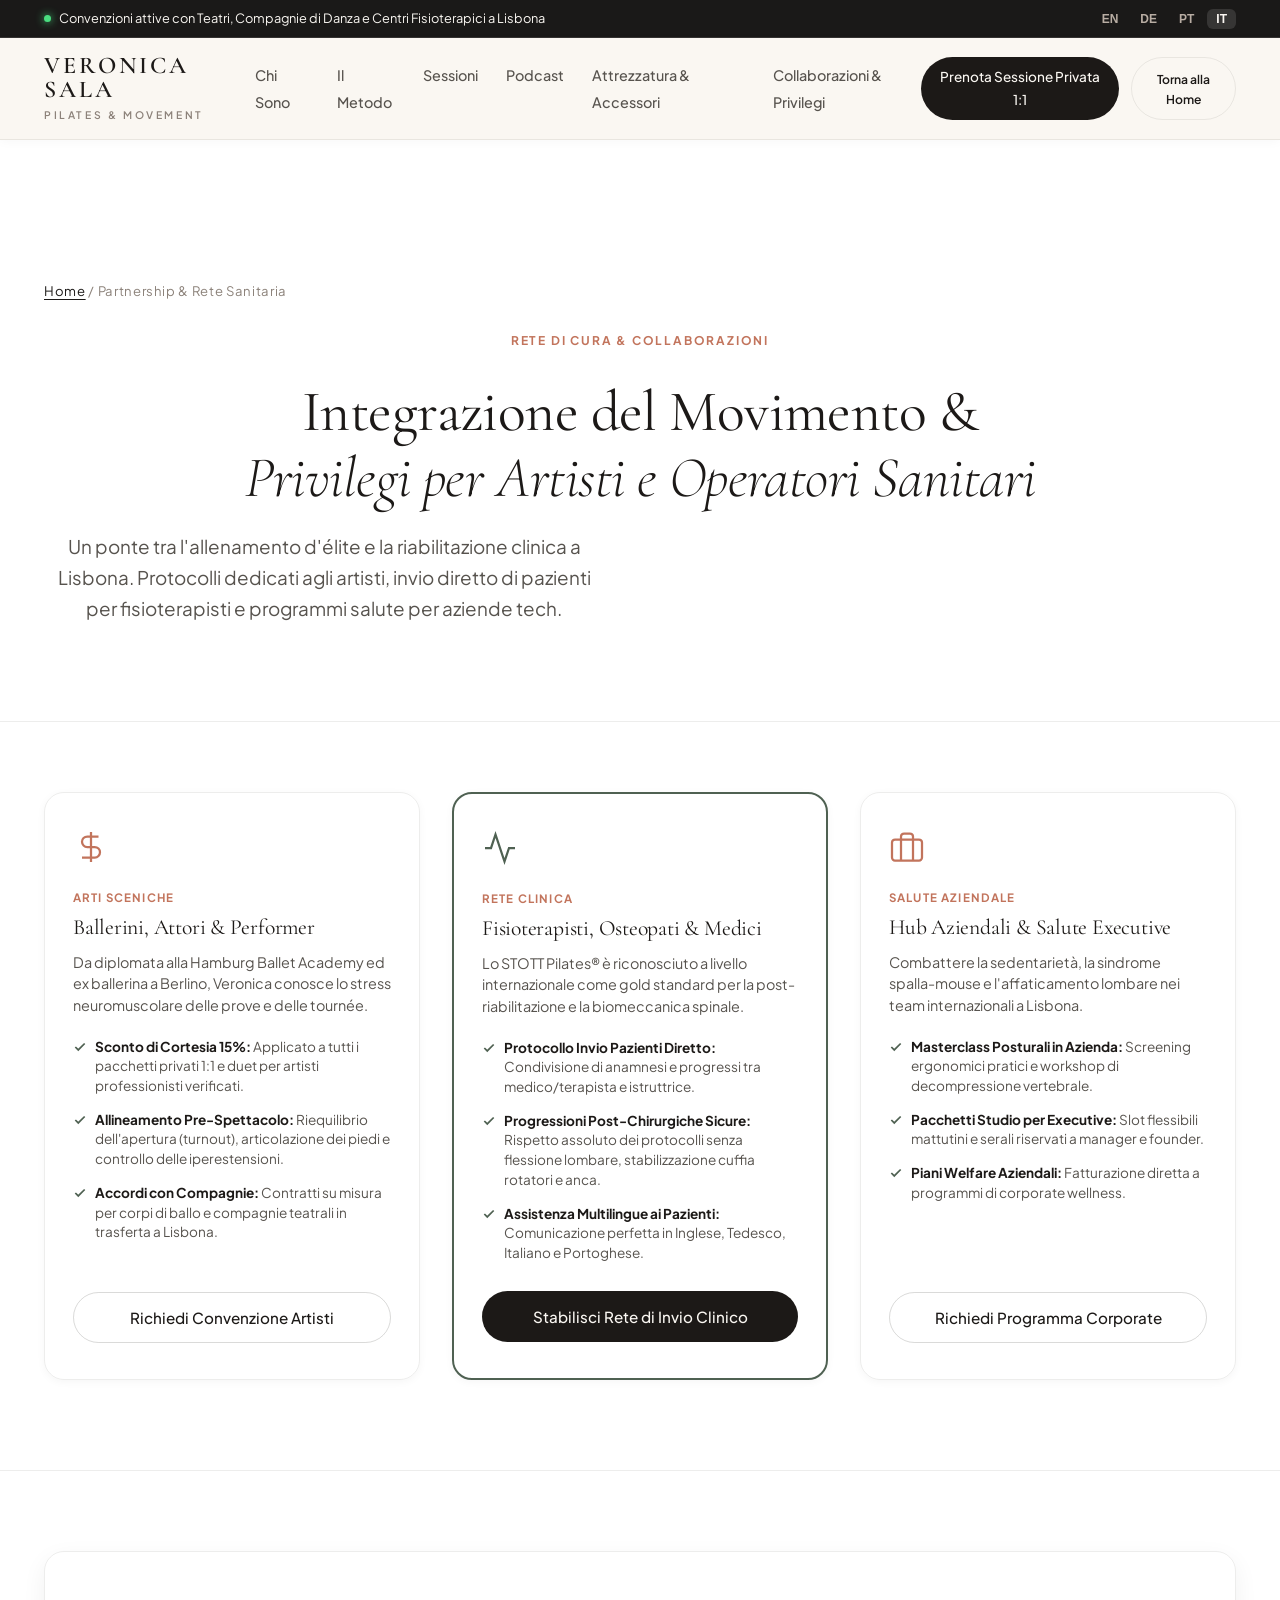
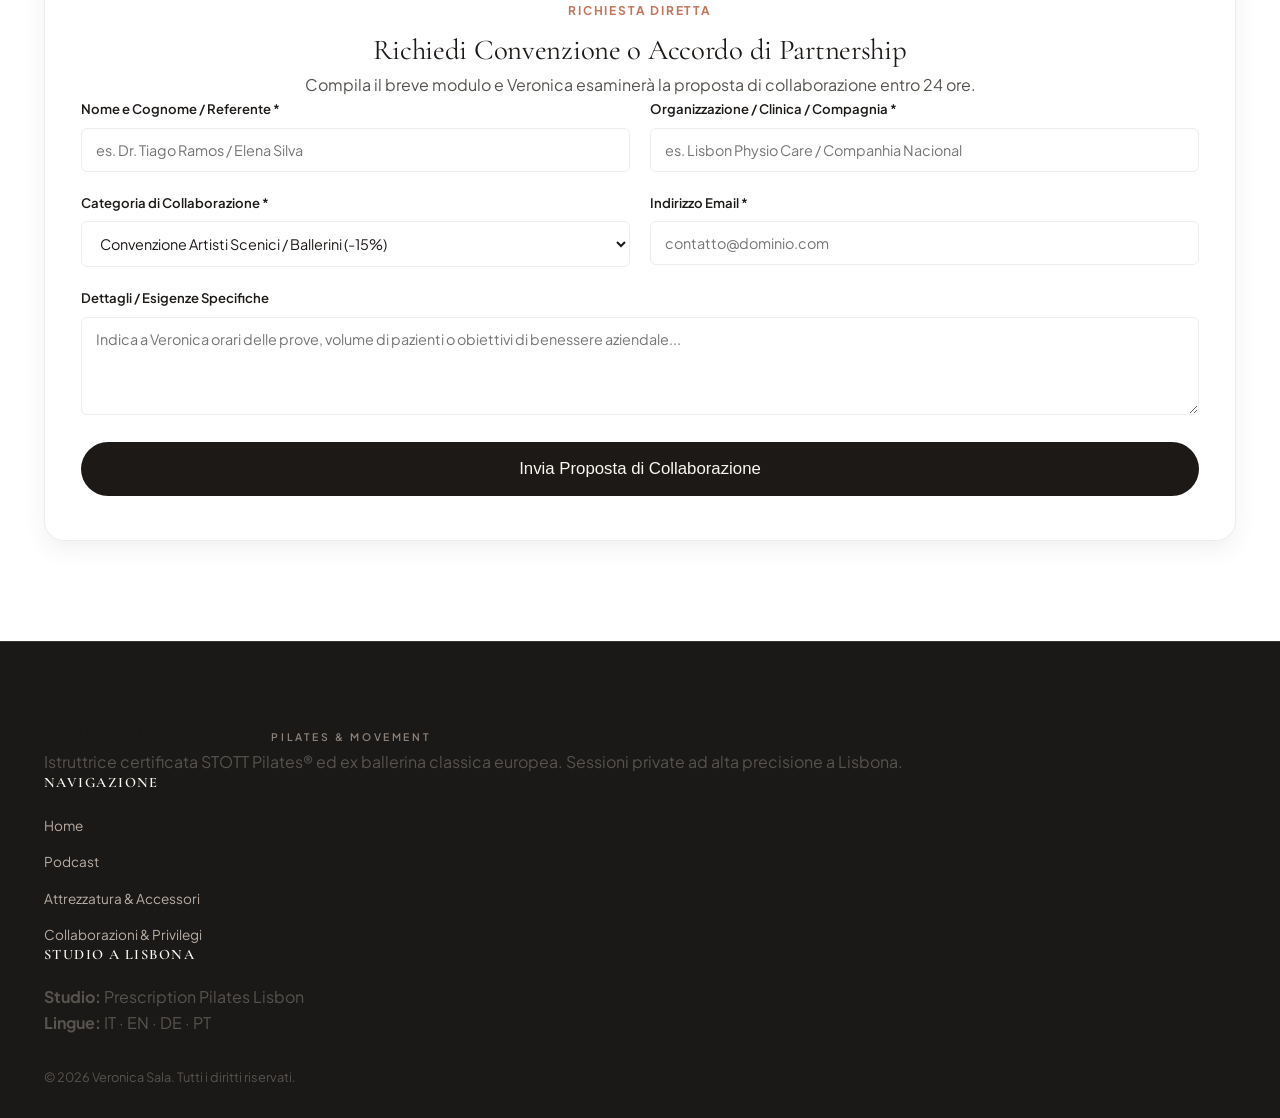
==== collaborazioni.html @ 2405e132 "Aggiunte foto editoriali luxury allo shop, integrato badge verde pulito senza sbavature, tradotte in" ====
<!DOCTYPE html>
<html lang="en">
<head>
  <meta charset="UTF-8">
  <meta name="viewport" content="width=device-width, initial-scale=1.0">
  <title>Partnerships, Clinical Referrals & Artistic Privileges | Veronica Sala — Lisbon</title>
  <meta name="description" content="Dedicated partnerships, dancer concessions, and medical referral networks with STOTT Pilates certified instructor Veronica Sala in Lisbon.">
  
  <link rel="preconnect" href="https://fonts.googleapis.com">
  <link rel="preconnect" href="https://fonts.gstatic.com" crossorigin>
  <link href="https://fonts.googleapis.com/css2?family=Cormorant+Garamond:ital,wght@0,300;0,400;0,600;1,400;1,600&family=Plus+Jakarta+Sans:wght@300;400;500;600;700&display=swap" rel="stylesheet">
  
  <link rel="stylesheet" href="style.css?v=9.0">
</head>
<body class="subpage-body">

  <!-- TOP BAR -->
  <aside class="announcement-bar">
    <div class="container announcement-inner">
      <div class="announcement-badge">
        <span class="pulse-dot"></span>
        <span data-i18n="collab_announcement">Active Partnerships with Lisbon Theatres, Dance Companies & Medical Clinics</span>
      </div>
      <div class="lang-switcher" aria-label="Language selector">
        <button class="lang-btn" data-lang="en">EN</button>
        <button class="lang-btn" data-lang="de">DE</button>
        <button class="lang-btn" data-lang="pt">PT</button>
        <button class="lang-btn" data-lang="it">IT</button>
      </div>
    </div>
  </aside>

  <!-- NAVIGATION -->
  <header class="site-header" id="header">
    <div class="container header-inner">
      <a href="index.html" class="brand-logo">
        <span class="logo-title">VERONICA SALA</span>
        <span class="logo-subtitle">PILATES & MOVEMENT</span>
      </a>

      <nav class="main-nav">
        <ul>
          <li><a href="index.html#about" data-i18n="nav_about">About</a></li>
          <li><a href="index.html#method" data-i18n="nav_method">The Method</a></li>
          <li><a href="index.html#sessions" data-i18n="nav_services">Sessions</a></li>
          <li><a href="podcast.html" data-i18n="nav_podcast">Podcast</a></li>
          <li><a href="shop.html" data-i18n="nav_shop">Gear & Essentials</a></li>
          <li><a href="collaborazioni.html" class="active" data-i18n="nav_collab">Partnerships</a></li>
        </ul>
      </nav>

      <div class="header-actions">
        <a href="index.html#booking-funnel" class="btn btn-sm btn-primary" data-i18n="hero_cta_primary">Book Session</a>
        <a href="index.html" class="btn btn-sm btn-outline back-home-nav-btn" data-i18n="btn_back_home">
          <svg width="14" height="14" viewBox="0 0 24 24" fill="none" stroke="currentColor" stroke-width="2" style="display:inline; vertical-align:middle; margin-right:4px;"><polyline points="15 18 9 12 15 6"/></svg>
          <span data-i18n="back_to_home">Back to Home</span>
        </a>
      </div>
    </div>
  </header>

  <main>
    <!-- COLLABORATION HERO -->
    <section class="page-hero">
      <div class="container">
        <div class="hero-breadcrumb">
          <a href="index.html" data-i18n="crumb_home">Home</a> / <span data-i18n="crumb_collab">Partnerships & Clinical Referrals</span>
        </div>
        <div class="text-center max-w-750">
          <span class="section-tag" data-i18n="collab_hero_tag">CARE & COLLABORATION NETWORK</span>
          <h1 class="page-title">
            <span data-i18n="collab_hero_title_1">Movement Integration &</span><br>
            <span class="italic-serif" data-i18n="collab_hero_title_2">Artistic & Healthcare Privileges</span>
          </h1>
          <p class="hero-lead" data-i18n="collab_hero_lead">
            Bridging elite stage conditioning with clinical rehabilitation in Lisbon. Dedicated protocols for performing artists, direct medical referral bridges for physiotherapists, and executive corporate health agreements.
          </p>
        </div>
      </div>
    </section>

    <!-- 3 PILLARS OF COLLABORATION -->
    <section class="collab-pillars-section">
      <div class="container">
        <div class="pillars-grid">
          
          <!-- Pillar 1: Performing Artists & Dancers -->
          <div class="pillar-card">
            <div class="pillar-icon">
              <svg width="36" height="36" viewBox="0 0 24 24" fill="none" stroke="var(--accent-terra)" stroke-width="1.5"><path d="M12 2v20M17 5H9.5a3.5 3.5 0 0 0 0 7h5a3.5 3.5 0 0 1 0 7H6"/></svg>
            </div>
            <div class="pillar-badge" data-i18n="pil1_badge">Performing Arts</div>
            <h3 class="pillar-title" data-i18n="pil1_title">Dancers, Actors & Stage Performers</h3>
            <p class="pillar-lead" data-i18n="pil1_lead">As a graduate of Hamburg Ballet Academy and former Berlin dancer, Veronica understands the intense neurological and physical demands of touring and rehearsals.</p>
            
            <ul class="pillar-list">
              <li><svg width="14" height="14" viewBox="0 0 24 24" fill="none" stroke="var(--accent-sage-dark)" stroke-width="3"><polyline points="20 6 9 17 4 12"/></svg><span data-i18n="pil1_f1"><strong>15% Courtesy Concession:</strong> Applied to all private 1:1 and duet studio packages for verified artists.</span></li>
              <li><svg width="14" height="14" viewBox="0 0 24 24" fill="none" stroke="var(--accent-sage-dark)" stroke-width="3"><polyline points="20 6 9 17 4 12"/></svg><span data-i18n="pil1_f2"><strong>Pre-Show Alignment & Stamina:</strong> Acute turnout balancing, foot articulation, and hyperextension joint control.</span></li>
              <li><svg width="14" height="14" viewBox="0 0 24 24" fill="none" stroke="var(--accent-sage-dark)" stroke-width="3"><polyline points="20 6 9 17 4 12"/></svg><span data-i18n="pil1_f3"><strong>Company Agreements:</strong> Tailored contracts for Lisbon dance ensembles and visiting theatre productions.</span></li>
            </ul>

            <div class="pillar-cta">
              <a href="#inquiry-form" class="btn btn-outline btn-block" data-i18n="btn_apply_artist">Apply for Artist Privilege</a>
            </div>
          </div>

          <!-- Pillar 2: Medical, Physiotherapy & Osteopathy -->
          <div class="pillar-card highlighted-pillar">
            <div class="pillar-icon">
              <svg width="36" height="36" viewBox="0 0 24 24" fill="none" stroke="var(--accent-sage-dark)" stroke-width="1.5"><path d="M22 12h-4l-3 9L9 3l-3 9H2"/></svg>
            </div>
            <div class="pillar-badge" data-i18n="pil2_badge">Clinical Network</div>
            <h3 class="pillar-title" data-i18n="pil2_title">Physiotherapists, Osteopaths & MDs</h3>
            <p class="pillar-lead" data-i18n="pil2_lead">STOTT Pilates® is recognized worldwide as the gold standard for clinical post-rehabilitation and spinal biomechanics.</p>
            
            <ul class="pillar-list">
              <li><svg width="14" height="14" viewBox="0 0 24 24" fill="none" stroke="var(--accent-sage-dark)" stroke-width="3"><polyline points="20 6 9 17 4 12"/></svg><span data-i18n="pil2_f1"><strong>Direct Patient Referral Protocol:</strong> Shared anamnesis reports and progress logs between clinician and trainer.</span></li>
              <li><svg width="14" height="14" viewBox="0 0 24 24" fill="none" stroke="var(--accent-sage-dark)" stroke-width="3"><polyline points="20 6 9 17 4 12"/></svg><span data-i18n="pil2_f2"><strong>Post-Surgical Safe Progressions:</strong> Strict adherence to non-flexion lumbar protocols, shoulder cuff stability, and hip impingement management.</span></li>
              <li><svg width="14" height="14" viewBox="0 0 24 24" fill="none" stroke="var(--accent-sage-dark)" stroke-width="3"><polyline points="20 6 9 17 4 12"/></svg><span data-i18n="pil2_f3"><strong>Multilingual Patient Care:</strong> Flawless communication in English, German, Italian, and Portuguese.</span></li>
            </ul>

            <div class="pillar-cta">
              <a href="#inquiry-form" class="btn btn-primary btn-block" data-i18n="btn_apply_clinical">Establish Clinical Referral</a>
            </div>
          </div>

          <!-- Pillar 3: Corporate & Tech Hubs -->
          <div class="pillar-card">
            <div class="pillar-icon">
              <svg width="36" height="36" viewBox="0 0 24 24" fill="none" stroke="var(--accent-terra)" stroke-width="1.5"><rect x="2" y="7" width="20" height="14" rx="2" ry="2"/><path d="M16 21V5a2 2 0 0 0-2-2h-4a2 2 0 0 0-2 2v16"/></svg>
            </div>
            <div class="pillar-badge" data-i18n="pil3_badge">Executive Health</div>
            <h3 class="pillar-title" data-i18n="pil3_title">Corporate Hubs & Executive Health</h3>
            <p class="pillar-lead" data-i18n="pil3_lead">Combatting sedentary desk strain, mouse-shoulder syndrome, and chronic lumbar fatigue for international tech teams in Lisbon.</p>
            
            <ul class="pillar-list">
              <li><svg width="14" height="14" viewBox="0 0 24 24" fill="none" stroke="var(--accent-sage-dark)" stroke-width="3"><polyline points="20 6 9 17 4 12"/></svg><span data-i18n="pil3_f1"><strong>On-Site Posture Masterclasses:</strong> Practical ergonomic screenings and spinal decompression workshops.</span></li>
              <li><svg width="14" height="14" viewBox="0 0 24 24" fill="none" stroke="var(--accent-sage-dark)" stroke-width="3"><polyline points="20 6 9 17 4 12"/></svg><span data-i18n="pil3_f2"><strong>Executive Studio Packages:</strong> Flexible morning and evening private booking slots for founders and leadership teams.</span></li>
              <li><svg width="14" height="14" viewBox="0 0 24 24" fill="none" stroke="var(--accent-sage-dark)" stroke-width="3"><polyline points="20 6 9 17 4 12"/></svg><span data-i18n="pil3_f3"><strong>Custom Health Benefit Agreements:</strong> Invoiced directly to corporate wellness programs.</span></li>
            </ul>

            <div class="pillar-cta">
              <a href="#inquiry-form" class="btn btn-outline btn-block" data-i18n="btn_apply_corp">Inquire Corporate Program</a>
            </div>
          </div>

        </div>
      </div>
    </section>

    <!-- INQUIRY FORM SECTION -->
    <section class="partnership-form-section" id="inquiry-form">
      <div class="container max-w-750">
        <div class="form-card-luxury">
          <div class="text-center mb-30">
            <span class="section-tag" data-i18n="form_tag">DIRECT INQUIRY</span>
            <h2 class="form-title" data-i18n="form_title">Request Partnership or Privilege Concession</h2>
            <p class="form-lead" data-i18n="form_lead">Fill out the brief form below and Veronica will review your agreement proposal within 24 hours.</p>
          </div>

          <form id="collabForm" class="luxury-form">
            <div class="form-row">
              <div class="form-group">
                <label for="collabName" data-i18n="lbl_form_name">Full Name / Contact Person *</label>
                <input type="text" id="collabName" required placeholder="e.g. Dr. Tiago Ramos / Elena Silva" data-i18n-ph="ph_form_name">
              </div>
              <div class="form-group">
                <label for="collabOrg" data-i18n="lbl_form_org">Organization / Clinic / Ensemble *</label>
                <input type="text" id="collabOrg" required placeholder="e.g. Lisbon Physio Care / Companhia Nacional" data-i18n-ph="ph_form_org">
              </div>
            </div>

            <div class="form-row">
              <div class="form-group">
                <label for="collabType" data-i18n="lbl_form_type">Partnership Category *</label>
                <select id="collabType" required>
                  <option value="dancer" data-i18n="opt_type_dancer">Performing Artist / Dancer Privilege (-15%)</option>
                  <option value="medical" data-i18n="opt_type_medical">Physiotherapy / Osteopathy Clinical Referral</option>
                  <option value="corporate" data-i18n="opt_type_corp">Corporate Health & Executive Agreement</option>
                  <option value="other" data-i18n="opt_type_other">Other Collaboration / Media</option>
                </select>
              </div>
              <div class="form-group">
                <label for="collabEmail" data-i18n="lbl_form_email">Email Address *</label>
                <input type="email" id="collabEmail" required placeholder="contact@domain.com" data-i18n-ph="ph_form_email">
              </div>
            </div>

            <div class="form-group">
              <label for="collabMessage" data-i18n="lbl_form_msg">Details / Specific Needs</label>
              <textarea id="collabMessage" rows="4" placeholder="Tell Veronica about your rehearsal schedule, patient volume, or corporate wellness goals..." data-i18n-ph="ph_form_msg"></textarea>
            </div>

            <button type="submit" class="btn btn-primary btn-block btn-lg" data-i18n="btn_submit_proposal">Submit Partnership Proposal</button>
          </form>

          <div id="collabSuccess" class="form-success-box" style="display:none;">
            <svg width="32" height="32" viewBox="0 0 24 24" fill="none" stroke="var(--accent-sage-dark)" stroke-width="2"><path d="M22 11.08V12a10 10 0 1 1-5.93-9.14"/><polyline points="22 4 12 14.01 9 11.01"/></svg>
            <h4 data-i18n="succ_title">Proposal Received with Success</h4>
            <p data-i18n="succ_desc">Thank you. Veronica will review your collaboration details and reach out shortly via email or WhatsApp.</p>
          </div>
        </div>
      </div>
    </section>
  </main>

  <!-- FOOTER -->
  <footer class="site-footer">
    <div class="container">
      <div class="footer-top">
        <div class="footer-brand">
          <span class="logo-title">VERONICA SALA</span>
          <span class="logo-subtitle">PILATES & MOVEMENT</span>
          <p class="footer-bio" data-i18n="footer_bio">STOTT Pilates® Certified Instructor & Former European Classical Dancer. High-precision private instruction in Lisbon.</p>
        </div>
        <div class="footer-links">
          <h4 data-i18n="foot_title_nav">Navigation</h4>
          <ul>
            <li><a href="index.html" data-i18n="crumb_home">Home</a></li>
            <li><a href="podcast.html" data-i18n="nav_podcast">Podcast</a></li>
            <li><a href="shop.html" data-i18n="nav_shop">Gear & Essentials</a></li>
            <li><a href="collaborazioni.html" data-i18n="nav_collab">Partnerships & Privileges</a></li>
          </ul>
        </div>
        <div class="footer-links">
          <h4 data-i18n="foot_title_studio">Lisbon Studio</h4>
          <p class="footer-contact-item"><strong data-i18n="foot_studio_lbl">Studio:</strong> Prescription Pilates Lisbon</p>
          <p class="footer-contact-item"><strong data-i18n="foot_langs_lbl">Languages:</strong> IT · EN · DE · PT</p>
        </div>
      </div>
      <div class="footer-bottom">
        <p data-i18n="footer_copy">© 2026 Veronica Sala. All rights reserved.</p>
      </div>
    </div>
  </footer>

  <script src="app.js?v=9.0"></script>
  <script>
    document.addEventListener('DOMContentLoaded', () => {
      const form = document.getElementById('collabForm');
      const success = document.getElementById('collabSuccess');
      if (form && success) {
        form.addEventListener('submit', (e) => {
          e.preventDefault();
          form.style.display = 'none';
          success.style.display = 'block';
        });
      }
    });
  </script>

  <!-- MOBILE FLOATING ACTION BAR -->
  <nav class="mobile-bottom-bar" aria-label="Mobile Navigation">
    <a href="index.html" class="mobile-bar-btn" title="Home">
      <svg viewBox="0 0 24 24" fill="none" stroke="currentColor"><path d="M3 9l9-7 9 7v11a2 2 0 0 1-2 2H5a2 2 0 0 1-2-2z"/><polyline points="9 22 9 12 15 12 15 22"/></svg>
      <span data-i18n="mob_home">Home</span>
    </a>
    <a href="index.html#booking-funnel" class="mobile-bar-btn btn-highlight" title="Book Session">
      <svg viewBox="0 0 24 24" fill="none" stroke="currentColor"><rect x="3" y="4" width="18" height="18" rx="2" ry="2"/><line x1="16" y1="2" x2="16" y2="6"/><line x1="8" y1="2" x2="8" y2="6"/><line x1="3" y1="10" x2="21" y2="10"/></svg>
      <span data-i18n="mob_book">Prenota</span>
    </a>
    <a href="https://wa.me/351912345678?text=Hello%20Veronica,%20I%20would%20like%20to%20inquire%20about%20a%20Pilates%20session%20in%20Lisbon." target="_blank" class="mobile-bar-btn" title="WhatsApp">
      <svg viewBox="0 0 24 24" fill="none" stroke="currentColor"><path d="M21 11.5a8.38 8.38 0 0 1-.9 3.8 8.5 8.5 0 0 1-7.6 4.7 8.38 8.38 0 0 1-3.8-.9L3 21l1.9-5.7a8.38 8.38 0 0 1-.9-3.8 8.5 8.5 0 0 1 4.7-7.6 8.38 8.38 0 0 1 3.8-.9h.5a8.48 8.48 0 0 1 8 8v.5z"/></svg>
      <span>WhatsApp</span>
    </a>
    <a href="podcast.html" class="mobile-bar-btn" title="Podcast">
      <svg viewBox="0 0 24 24" fill="none" stroke="currentColor"><path d="M12 2a3 3 0 0 0-3 3v7a3 3 0 0 0 6 0V5a3 3 0 0 0-3-3z"/><path d="M19 10v2a7 7 0 0 1-14 0v-2"/><line x1="12" y1="19" x2="12" y2="22"/></svg>
      <span data-i18n="mob_pod">Podcast</span>
    </a>
    <a href="shop.html" class="mobile-bar-btn" title="Shop">
      <svg viewBox="0 0 24 24" fill="none" stroke="currentColor"><path d="M6 2L3 6v14a2 2 0 0 0 2 2h14a2 2 0 0 0 2-2V6l-3-4z"/><line x1="3" y1="6" x2="21" y2="6"/><path d="M16 10a4 4 0 0 1-8 0"/></svg>
      <span data-i18n="mob_shop">Shop</span>
    </a>
  </nav>

</body>
</html>
---- style.css ----
html, body {
  overflow-x: hidden;
  width: 100%;
  max-width: 100vw;
}

/* ==========================================================================
   VERONICA SALA — PILATES & MOVEMENT ARCHITECTURE
   Luxury Editorial Design System (Vanilla CSS)
   ========================================================================== */

:root {
  /* Color Palette - Warm Earthy Quiet Luxury */
  --bg-main: #FAF7F2;
  --bg-surface: #FFFFFF;
  --bg-surface-soft: #F4EFEB;
  --bg-surface-elevated: #EDE6DF;
  --bg-dark: #1A1918;
  --bg-dark-surface: #242220;

  --text-primary: #1C1917;
  --text-secondary: #57534E;
  --text-muted: #8C827A;
  --text-inverse: #FAF7F2;
  --text-inverse-muted: #B8ADA3;

  --accent-sage: #6B7F6E;
  --accent-sage-light: #EBF0EC;
  --accent-sage-dark: #4F6152;

  --accent-terra: #C2745C;
  --accent-terra-light: #F7EBE7;
  
  --border-light: rgba(28, 25, 23, 0.08);
  --border-medium: rgba(28, 25, 23, 0.16);
  --border-dark: rgba(250, 247, 242, 0.12);

  /* Typography */
  --font-serif: 'Cormorant Garamond', Georgia, serif;
  --font-sans: 'Plus Jakarta Sans', -apple-system, BlinkMacSystemFont, sans-serif;

  /* Spacing & Radii */
  --radius-sm: 6px;
  --radius-md: 12px;
  --radius-lg: 20px;
  --radius-xl: 32px;
  --radius-full: 9999px;

  --shadow-sm: 0 2px 8px rgba(28, 25, 23, 0.04);
  --shadow-md: 0 8px 24px rgba(28, 25, 23, 0.06);
  --shadow-lg: 0 16px 40px rgba(28, 25, 23, 0.08);
  --shadow-glow: 0 0 30px rgba(107, 127, 110, 0.15);

  --transition-smooth: all 0.35s cubic-bezier(0.16, 1, 0.3, 1);
}

/* Base Reset & Global Rules */
*, *::before, *::after {
  box-sizing: border-box;
  margin: 0;
  padding: 0;
}

html {
  scroll-behavior: smooth;
  font-size: 16px;
}

body {
  font-family: var(--font-sans);
  background-color: var(--bg-main);
  color: var(--text-primary);
  line-height: 1.65;
  -webkit-font-smoothing: antialiased;
  -moz-osx-font-smoothing: grayscale;
  overflow-x: hidden;
}

/* Typography Utility */
h1, h2, h3, h4, .serif-font {
  font-family: var(--font-serif);
  font-weight: 400;
  line-height: 1.15;
  letter-spacing: -0.01em;
}

.italic-serif {
  font-family: var(--font-serif);
  font-style: italic;
  font-weight: 300;
}

p {
  color: var(--text-secondary);
}

a {
  color: inherit;
  text-decoration: none;
  transition: var(--transition-smooth);
}

img {
  max-width: 100%;
  height: auto;
  display: block;
}

.container {
  width: 100%;
  max-width: 1240px;
  margin: 0 auto;
  padding: 0 24px;
}

/* ==========================================================================
   BUTTONS & BADGES
   ========================================================================== */
.btn {
  display: inline-flex;
  align-items: center;
  justify-content: center;
  gap: 8px;
  padding: 12px 24px;
  font-size: 0.95rem;
  font-weight: 500;
  border-radius: var(--radius-full);
  cursor: pointer;
  border: 1px solid transparent;
  transition: var(--transition-smooth);
  text-align: center;
}

.btn-primary {
  background-color: var(--text-primary);
  color: var(--bg-main);
}

.btn-primary:hover {
  background-color: var(--accent-sage-dark);
  transform: translateY(-2px);
  box-shadow: var(--shadow-md);
}

.btn-outline {
  background-color: transparent;
  border-color: var(--border-medium);
  color: var(--text-primary);
}

.btn-outline:hover {
  background-color: var(--bg-surface);
  border-color: var(--text-primary);
  transform: translateY(-2px);
}

.btn-ghost {
  background-color: transparent;
  color: var(--text-primary);
  padding: 12px 18px;
}

.btn-ghost:hover {
  color: var(--accent-terra);
  transform: translateX(4px);
}

.btn-sm {
  padding: 8px 16px;
  font-size: 0.85rem;
}

.btn-lg {
  padding: 16px 32px;
  font-size: 1.05rem;
}

.btn-block {
  width: 100%;
}

.section-tag {
  display: inline-block;
  font-size: 0.75rem;
  font-weight: 700;
  text-transform: uppercase;
  letter-spacing: 0.15em;
  color: var(--accent-terra);
  margin-bottom: 12px;
}

.section-title {
  font-size: clamp(2.2rem, 4vw, 3.4rem);
  color: var(--text-primary);
  margin-bottom: 16px;
}

.section-subtitle {
  font-size: 1.15rem;
  color: var(--text-secondary);
  max-width: 680px;
  margin: 0 auto;
}

.text-center {
  text-align: center;
}

/* ==========================================================================
   TOP BAR & HEADER
   ========================================================================== */
.announcement-bar {
  background-color: var(--bg-dark);
  color: var(--text-inverse-muted);
  font-size: 0.8rem;
  padding: 8px 0;
  border-bottom: 1px solid var(--border-dark);
}

.announcement-inner {
  display: flex;
  justify-content: space-between;
  align-items: center;
}

.announcement-badge {
  display: flex;
  align-items: center;
  gap: 8px;
  color: var(--text-inverse);
}

.pulse-dot {
  width: 7px;
  height: 7px;
  background-color: #4ADE80;
  border-radius: 50%;
  box-shadow: 0 0 8px #4ADE80;
}

.lang-switcher {
  display: flex;
  gap: 4px;
}

.lang-btn {
  background: transparent;
  border: 1px solid transparent;
  color: var(--text-inverse-muted);
  padding: 2px 8px;
  font-size: 0.75rem;
  font-weight: 600;
  border-radius: var(--radius-sm);
  cursor: pointer;
  transition: var(--transition-smooth);
}

.lang-btn.active, .lang-btn:hover {
  color: var(--text-inverse);
  background-color: rgba(255, 255, 255, 0.12);
}

.site-header {
  position: sticky;
  top: 0;
  z-index: 100;
  background-color: rgba(250, 247, 242, 0.9);
  backdrop-filter: blur(12px);
  -webkit-backdrop-filter: blur(12px);
  border-bottom: 1px solid var(--border-light);
  padding: 16px 0;
  transition: var(--transition-smooth);
}

.header-inner {
  display: flex;
  justify-content: space-between;
  align-items: center;
}

.brand-logo {
  display: flex;
  flex-direction: column;
}

.logo-title {
  font-family: var(--font-serif);
  font-size: 1.5rem;
  font-weight: 600;
  letter-spacing: 0.12em;
  color: var(--text-primary);
  line-height: 1;
}

.logo-subtitle {
  font-size: 0.65rem;
  font-weight: 600;
  letter-spacing: 0.25em;
  color: var(--text-muted);
  margin-top: 4px;
}

.main-nav ul {
  display: flex;
  list-style: none;
  gap: 28px;
}

.main-nav a {
  font-size: 0.9rem;
  font-weight: 500;
  color: var(--text-secondary);
}

.main-nav a:hover {
  color: var(--accent-terra);
}

.header-actions {
  display: flex;
  gap: 12px;
}

/* ==========================================================================
   HERO SECTION
   ========================================================================== */
.hero-section {
  padding: 80px 0 60px;
  position: relative;
}

.hero-grid {
  display: grid;
  grid-template-columns: 1.15fr 0.85fr;
  gap: 60px;
  align-items: center;
}

.hero-eyebrow {
  display: inline-flex;
  align-items: center;
  gap: 8px;
  font-size: 0.85rem;
  font-weight: 600;
  color: var(--accent-sage-dark);
  background-color: var(--accent-sage-light);
  padding: 6px 14px;
  border-radius: var(--radius-full);
  margin-bottom: 24px;
}

.hero-eyebrow .bullet {
  width: 6px;
  height: 6px;
  background-color: var(--accent-sage);
  border-radius: 50%;
}

.hero-title {
  font-size: clamp(2.8rem, 5.2vw, 4.4rem);
  line-height: 1.05;
  color: var(--text-primary);
  margin-bottom: 24px;
}

.hero-lead {
  font-size: 1.18rem;
  color: var(--text-secondary);
  margin-bottom: 36px;
  max-width: 560px;
}

.hero-cta-group {
  display: flex;
  gap: 16px;
  align-items: center;
  margin-bottom: 48px;
}

.hero-credentials {
  display: flex;
  align-items: center;
  gap: 24px;
  padding-top: 32px;
  border-top: 1px solid var(--border-light);
}

.cred-item {
  display: flex;
  flex-direction: column;
}

.cred-num {
  font-family: var(--font-serif);
  font-size: 1.6rem;
  font-weight: 600;
  color: var(--text-primary);
}

.cred-label {
  font-size: 0.75rem;
  color: var(--text-muted);
  font-weight: 500;
  max-width: 140px;
}

.cred-divider {
  width: 1px;
  height: 36px;
  background-color: var(--border-medium);
}

/* Hero Visual Card */
.visual-card {
  position: relative;
}

.visual-badge {
  position: absolute;
  top: -20px;
  left: -20px;
  background: var(--bg-surface);
  padding: 12px 20px;
  border-radius: var(--radius-md);
  box-shadow: var(--shadow-lg);
  display: flex;
  align-items: center;
  gap: 12px;
  z-index: 2;
  border: 1px solid var(--border-light);
}

.visual-badge strong {
  display: block;
  font-size: 0.85rem;
  color: var(--text-primary);
}

.visual-badge p {
  font-size: 0.75rem;
  color: var(--text-muted);
}

.visual-img-container {
  border-radius: var(--radius-xl);
  overflow: hidden;
  box-shadow: var(--shadow-lg);
  position: relative;
  aspect-ratio: 4/5;
}

.hero-img {
  width: 100%;
  height: 100%;
  object-fit: cover;
  transition: transform 0.8s ease;
}

.hero-img:hover {
  transform: scale(1.03);
}

.img-overlay {
  position: absolute;
  inset: 0;
  background: linear-gradient(180deg, transparent 60%, rgba(26, 25, 24, 0.4) 100%);
}

.visual-quote-card {
  position: absolute;
  bottom: -24px;
  right: -20px;
  background: var(--bg-surface);
  padding: 20px 24px;
  border-radius: var(--radius-lg);
  box-shadow: var(--shadow-lg);
  max-width: 320px;
  z-index: 2;
  border: 1px solid var(--border-light);
}

.quote-text {
  font-family: var(--font-serif);
  font-style: italic;
  font-size: 1rem;
  color: var(--text-primary);
  line-height: 1.4;
  margin-bottom: 8px;
}

.quote-author {
  font-size: 0.75rem;
  font-weight: 700;
  text-transform: uppercase;
  letter-spacing: 0.1em;
  color: var(--accent-terra);
}

/* ==========================================================================
   TRUST STRIP
   ========================================================================== */
.trust-strip {
  background-color: var(--bg-surface);
  border-top: 1px solid var(--border-light);
  border-bottom: 1px solid var(--border-light);
  padding: 24px 0;
}

.trust-inner {
  display: flex;
  align-items: center;
  justify-content: space-between;
  flex-wrap: wrap;
  gap: 20px;
}

.trust-title {
  font-size: 0.75rem;
  font-weight: 700;
  letter-spacing: 0.15em;
  color: var(--text-muted);
}

.trust-logos {
  display: flex;
  gap: 24px;
  flex-wrap: wrap;
}

.trust-badge {
  font-size: 0.85rem;
  font-weight: 600;
  color: var(--text-secondary);
  background-color: var(--bg-surface-soft);
  padding: 6px 14px;
  border-radius: var(--radius-full);
}

/* ==========================================================================
   ABOUT SECTION
   ========================================================================== */
.about-section {
  padding: 120px 0 80px;
}

.about-grid {
  display: grid;
  grid-template-columns: 0.9fr 1.1fr;
  gap: 70px;
  align-items: center;
}

.about-images {
  position: relative;
}

.about-img-main {
  border-radius: var(--radius-xl);
  overflow: hidden;
  box-shadow: var(--shadow-lg);
  aspect-ratio: 3/4;
}

.about-img-main img {
  width: 100%;
  height: 100%;
  object-fit: cover;
}

.about-card-float {
  position: absolute;
  bottom: -30px;
  left: -20px;
  background-color: var(--bg-dark);
  color: var(--text-inverse);
  padding: 24px;
  border-radius: var(--radius-lg);
  max-width: 300px;
  box-shadow: var(--shadow-lg);
}

.about-card-float h4 {
  font-size: 1.2rem;
  color: var(--text-inverse);
  margin: 8px 0;
}

.about-card-float p {
  font-size: 0.82rem;
  color: var(--text-inverse-muted);
}

.float-icon {
  font-size: 1.6rem;
}

.about-text .paragraph {
  font-size: 1.05rem;
  margin-bottom: 20px;
}

.timeline-box {
  margin-top: 32px;
  padding-left: 16px;
  border-left: 2px solid var(--accent-sage-light);
  display: flex;
  flex-direction: column;
  gap: 24px;
}

.timeline-step {
  position: relative;
  padding-left: 20px;
}

.timeline-step .step-dot {
  position: absolute;
  left: -23px;
  top: 6px;
  width: 12px;
  height: 12px;
  background-color: var(--accent-sage);
  border: 3px solid var(--bg-main);
  border-radius: 50%;
}

.timeline-step strong {
  font-size: 0.95rem;
  color: var(--text-primary);
  display: block;
  margin-bottom: 2px;
}

.timeline-step p {
  font-size: 0.85rem;
  color: var(--text-secondary);
}

/* ==========================================================================
   THE METHOD & BENTO GRID
   ========================================================================== */
.method-section {
  padding: 100px 0;
  background-color: var(--bg-surface-soft);
}

.bento-grid {
  display: grid;
  grid-template-columns: repeat(4, 1fr);
  gap: 24px;
  margin-top: 60px;
}

.bento-card {
  background-color: var(--bg-surface);
  padding: 36px 28px;
  border-radius: var(--radius-lg);
  border: 1px solid var(--border-light);
  position: relative;
  display: flex;
  flex-direction: column;
  transition: var(--transition-smooth);
}

.bento-card:hover {
  transform: translateY(-6px);
  box-shadow: var(--shadow-lg);
  border-color: var(--accent-sage);
}

.highlight-card {
  background-color: var(--bg-dark);
  color: var(--text-inverse);
  border: none;
}

.highlight-card .bento-title {
  color: var(--text-inverse);
}

.highlight-card .bento-desc {
  color: var(--text-inverse-muted);
}

.highlight-card .bento-number {
  color: rgba(255, 255, 255, 0.15);
}

.bento-number {
  font-family: var(--font-serif);
  font-size: 2.4rem;
  font-weight: 300;
  color: var(--border-medium);
  line-height: 1;
  margin-bottom: 16px;
}

.bento-title {
  font-size: 1.35rem;
  margin-bottom: 12px;
  color: var(--text-primary);
}

.bento-desc {
  font-size: 0.9rem;
  line-height: 1.6;
  margin-bottom: 24px;
  flex-grow: 1;
}

.bento-tag {
  font-size: 0.75rem;
  font-weight: 600;
  text-transform: uppercase;
  letter-spacing: 0.1em;
  color: var(--accent-terra);
}

/* ==========================================================================
   SESSIONS SECTION
   ========================================================================== */
.sessions-section {
  padding: 110px 0;
}

.section-header {
  display: flex;
  justify-content: space-between;
  align-items: flex-end;
  margin-bottom: 50px;
  flex-wrap: wrap;
  gap: 20px;
}

.sessions-grid {
  display: grid;
  grid-template-columns: repeat(3, 1fr);
  gap: 30px;
}

.session-card {
  background-color: var(--bg-surface);
  border: 1px solid var(--border-light);
  border-radius: var(--radius-xl);
  padding: 40px 32px;
  display: flex;
  flex-direction: column;
  position: relative;
  transition: var(--transition-smooth);
}

.session-card:hover {
  transform: translateY(-8px);
  box-shadow: var(--shadow-lg);
}

.session-card.featured {
  border-color: var(--accent-sage);
  background: linear-gradient(180deg, #FFFFFF 0%, #FAF6F0 100%);
  box-shadow: var(--shadow-md);
}

.card-badge {
  position: absolute;
  top: -14px;
  left: 32px;
  background-color: var(--accent-sage);
  color: white;
  font-size: 0.7rem;
  font-weight: 700;
  letter-spacing: 0.12em;
  padding: 4px 12px;
  border-radius: var(--radius-full);
}

.card-subtitle {
  font-size: 0.8rem;
  font-weight: 600;
  text-transform: uppercase;
  letter-spacing: 0.1em;
  color: var(--accent-terra);
  display: block;
  margin-bottom: 6px;
}

.card-title {
  font-size: 1.6rem;
  color: var(--text-primary);
  margin-bottom: 14px;
}

.card-desc {
  font-size: 0.95rem;
  margin-bottom: 24px;
}

.card-features {
  list-style: none;
  display: flex;
  flex-direction: column;
  gap: 12px;
  margin-bottom: 36px;
  flex-grow: 1;
}

.card-features li {
  font-size: 0.9rem;
  color: var(--text-secondary);
}

.card-footer {
  display: flex;
  justify-content: space-between;
  align-items: center;
  padding-top: 24px;
  border-top: 1px solid var(--border-light);
}

.price-box {
  display: flex;
  flex-direction: column;
}

.price-from {
  font-size: 0.75rem;
  color: var(--text-muted);
}

.price-val {
  font-family: var(--font-serif);
  font-size: 1.8rem;
  font-weight: 600;
  color: var(--text-primary);
  line-height: 1;
}

.price-unit {
  font-size: 0.75rem;
  color: var(--text-muted);
}

/* ==========================================================================
   RATES & VALUE PACKS
   ========================================================================== */
.rates-section {
  padding: 100px 0;
  background-color: var(--bg-surface-soft);
}

.rates-table-card {
  background-color: var(--bg-surface);
  border-radius: var(--radius-xl);
  border: 1px solid var(--border-light);
  box-shadow: var(--shadow-md);
  overflow: hidden;
  margin-top: 48px;
}

.rates-row {
  display: grid;
  grid-template-columns: 2fr 1.2fr 1fr 1fr 1fr;
  padding: 24px 32px;
  align-items: center;
  border-bottom: 1px solid var(--border-light);
  gap: 20px;
}

.rates-row:last-child {
  border-bottom: none;
}

.rates-row.table-head {
  background-color: var(--bg-surface-elevated);
  font-size: 0.8rem;
  font-weight: 700;
  text-transform: uppercase;
  letter-spacing: 0.1em;
  color: var(--text-muted);
}

.rates-row.featured-row {
  background-color: rgba(107, 127, 110, 0.05);
}

.rates-row strong {
  display: block;
  font-size: 1.05rem;
  color: var(--text-primary);
  margin-bottom: 4px;
}

.rates-row p {
  font-size: 0.85rem;
  color: var(--text-muted);
}

.rate-highlight {
  font-family: var(--font-serif);
  font-size: 1.5rem;
  font-weight: 600;
  color: var(--text-primary);
  display: block;
}

/* ==========================================================================
   THE EXTENDED ECOSYSTEM (PODCAST, GEAR, PRIVILEGES)
   ========================================================================== */
.ecosystem-section {
  padding: 110px 0;
}

.eco-grid {
  display: grid;
  grid-template-columns: repeat(3, 1fr);
  gap: 30px;
  margin-top: 50px;
}

.eco-card {
  background-color: var(--bg-surface);
  border-radius: var(--radius-xl);
  padding: 36px 30px;
  border: 1px solid var(--border-light);
  display: flex;
  flex-direction: column;
  transition: var(--transition-smooth);
}

.eco-card:hover {
  transform: translateY(-6px);
  box-shadow: var(--shadow-lg);
}

.eco-icon {
  font-size: 2.2rem;
  margin-bottom: 16px;
}

.eco-badge {
  font-size: 0.72rem;
  font-weight: 700;
  text-transform: uppercase;
  letter-spacing: 0.1em;
  color: var(--accent-sage-dark);
  margin-bottom: 8px;
}

.eco-title {
  font-size: 1.45rem;
  color: var(--text-primary);
  margin-bottom: 10px;
}

.eco-desc {
  font-size: 0.92rem;
  margin-bottom: 24px;
  flex-grow: 1;
}

.podcast-player-mockup {
  background-color: var(--bg-surface-soft);
  border-radius: var(--radius-md);
  padding: 16px;
  margin-bottom: 20px;
}

.player-track {
  display: flex;
  align-items: center;
  gap: 12px;
}

.play-btn {
  width: 36px;
  height: 36px;
  border-radius: 50%;
  background-color: var(--text-primary);
  color: white;
  border: none;
  display: flex;
  align-items: center;
  justify-content: center;
  cursor: pointer;
  font-size: 0.8rem;
}

.track-info {
  flex-grow: 1;
}

.track-info strong {
  display: block;
  font-size: 0.75rem;
  color: var(--text-primary);
  margin-bottom: 6px;
}

.progress-bar {
  height: 4px;
  background-color: var(--border-medium);
  border-radius: 2px;
  overflow: hidden;
}

.progress-fill {
  height: 100%;
  background-color: var(--accent-sage);
}

.track-time {
  font-size: 0.7rem;
  color: var(--text-muted);
}

.gear-tags {
  display: flex;
  flex-direction: column;
  gap: 8px;
  margin-bottom: 20px;
}

.gear-tags span {
  font-size: 0.85rem;
  background-color: var(--bg-surface-soft);
  padding: 8px 12px;
  border-radius: var(--radius-sm);
  color: var(--text-secondary);
}

.priv-box {
  background-color: var(--accent-terra-light);
  border-radius: var(--radius-md);
  padding: 16px;
  margin-bottom: 20px;
  display: flex;
  flex-direction: column;
  gap: 6px;
}

.priv-box span {
  font-size: 0.85rem;
  color: var(--accent-terra);
  font-weight: 600;
}

.eco-link {
  font-size: 0.9rem;
  font-weight: 600;
  color: var(--text-primary);
  display: inline-flex;
  align-items: center;
  gap: 4px;
}

.eco-link:hover {
  color: var(--accent-terra);
  transform: translateX(4px);
}

/* ==========================================================================
   TESTIMONIALS
   ========================================================================== */
.testimonials-section {
  padding: 100px 0;
  background-color: var(--bg-dark);
  color: var(--text-inverse);
}

.testimonials-section .section-title {
  color: var(--text-inverse);
}

.testimonials-section .section-tag {
  color: var(--accent-sage);
}

.testimonials-grid {
  display: grid;
  grid-template-columns: repeat(3, 1fr);
  gap: 30px;
  margin-top: 50px;
}

.testimonial-card {
  background-color: var(--bg-dark-surface);
  padding: 36px 30px;
  border-radius: var(--radius-xl);
  border: 1px solid var(--border-dark);
  display: flex;
  flex-direction: column;
}

.stars {
  color: #FBBF24;
  letter-spacing: 2px;
  margin-bottom: 16px;
}

.test-text {
  font-family: var(--font-serif);
  font-style: italic;
  font-size: 1.12rem;
  color: var(--text-inverse);
  line-height: 1.5;
  margin-bottom: 24px;
  flex-grow: 1;
}

.test-author strong {
  display: block;
  font-size: 0.95rem;
  color: var(--text-inverse);
}

.test-author span {
  font-size: 0.8rem;
  color: var(--text-inverse-muted);
}

/* ==========================================================================
   LOCATION SECTION
   ========================================================================== */
.location-section {
  padding: 110px 0;
}

.location-grid {
  display: grid;
  grid-template-columns: 1.1fr 0.9fr;
  gap: 60px;
  align-items: center;
}

.loc-cards {
  display: flex;
  flex-direction: column;
  gap: 20px;
  margin-top: 32px;
}

.loc-item {
  display: flex;
  gap: 16px;
  align-items: flex-start;
  background-color: var(--bg-surface);
  padding: 20px 24px;
  border-radius: var(--radius-lg);
  border: 1px solid var(--border-light);
}

.loc-pin {
  font-size: 1.4rem;
}

.loc-item strong {
  display: block;
  font-size: 1rem;
  color: var(--text-primary);
  margin-bottom: 2px;
}

.loc-item p {
  font-size: 0.85rem;
  color: var(--text-muted);
}

.loc-map-card {
  background-color: var(--bg-surface);
  border-radius: var(--radius-xl);
  border: 1px solid var(--border-light);
  box-shadow: var(--shadow-lg);
  overflow: hidden;
}

.map-header {
  padding: 16px 24px;
  background-color: var(--bg-surface-elevated);
  display: flex;
  justify-content: space-between;
  align-items: center;
  font-size: 0.85rem;
  font-weight: 600;
}

.badge-live {
  background-color: var(--accent-sage-light);
  color: var(--accent-sage-dark);
  font-size: 0.72rem;
  padding: 2px 8px;
  border-radius: var(--radius-full);
}

.map-graphic {
  height: 260px;
  background: #EAE6DF url('https://images.unsplash.com/photo-1588668214407-6ea9a6d8c272?q=80&w=1000&auto=format&fit=crop') center/cover no-repeat;
  position: relative;
}

.map-pin {
  position: absolute;
  background-color: var(--bg-dark);
  color: white;
  font-size: 0.75rem;
  font-weight: 600;
  padding: 6px 12px;
  border-radius: var(--radius-full);
  box-shadow: var(--shadow-md);
  border: 2px solid white;
}

.pin-1 { top: 25%; left: 45%; }
.pin-2 { top: 60%; left: 35%; }
.pin-3 { top: 70%; left: 65%; }
.pin-4 { top: 80%; left: 15%; }

.map-footer {
  padding: 16px 24px;
  font-size: 0.85rem;
  color: var(--text-muted);
  text-align: center;
}

/* ==========================================================================
   CONTACT & BOOKING FORM
   ========================================================================== */
.contact-section {
  padding: 110px 0;
  background-color: var(--bg-surface-soft);
}

.contact-grid {
  display: grid;
  grid-template-columns: 1fr 1fr;
  gap: 60px;
}

.contact-highlights {
  margin: 32px 0;
  display: flex;
  flex-direction: column;
  gap: 20px;
}

.ch-item {
  display: flex;
  gap: 14px;
  align-items: center;
}

.ch-icon {
  font-size: 1.5rem;
}

.wa-big-btn {
  width: 100%;
  max-width: 400px;
  margin-top: 20px;
}

.contact-form-card {
  background-color: var(--bg-surface);
  border-radius: var(--radius-xl);
  padding: 40px;
  border: 1px solid var(--border-light);
  box-shadow: var(--shadow-lg);
}

.form-title {
  font-size: 1.8rem;
  color: var(--text-primary);
  margin-bottom: 6px;
}

.form-subtitle {
  font-size: 0.9rem;
  color: var(--text-muted);
  margin-bottom: 28px;
}

.form-group {
  margin-bottom: 20px;
}

.form-row {
  display: grid;
  grid-template-columns: 1fr 1fr;
  gap: 16px;
}

label {
  display: block;
  font-size: 0.82rem;
  font-weight: 600;
  color: var(--text-primary);
  margin-bottom: 6px;
}

input, select, textarea {
  width: 100%;
  padding: 12px 16px;
  border-radius: var(--radius-md);
  border: 1px solid var(--border-medium);
  font-family: inherit;
  font-size: 0.95rem;
  background-color: var(--bg-main);
  color: var(--text-primary);
  transition: var(--transition-smooth);
}

input:focus, select:focus, textarea:focus {
  outline: none;
  border-color: var(--accent-sage);
  background-color: var(--bg-surface);
  box-shadow: 0 0 0 3px rgba(107, 127, 110, 0.15);
}

.form-feedback {
  margin-top: 16px;
  padding: 12px;
  border-radius: var(--radius-md);
  font-size: 0.9rem;
  text-align: center;
  background-color: var(--accent-sage-light);
  color: var(--accent-sage-dark);
}

/* ==========================================================================
   MODAL QUIZ
   ========================================================================== */
.modal-backdrop {
  position: fixed;
  inset: 0;
  background-color: rgba(26, 25, 24, 0.65);
  backdrop-filter: blur(8px);
  z-index: 1000;
  display: flex;
  align-items: center;
  justify-content: center;
  padding: 20px;
  opacity: 0;
  pointer-events: none;
  transition: var(--transition-smooth);
}

.modal-backdrop.open {
  opacity: 1;
  pointer-events: auto;
}

.modal-card {
  background-color: var(--bg-surface);
  border-radius: var(--radius-xl);
  padding: 40px;
  max-width: 520px;
  width: 100%;
  position: relative;
  box-shadow: var(--shadow-lg);
  transform: translateY(20px);
  transition: var(--transition-smooth);
}

.modal-backdrop.open .modal-card {
  transform: translateY(0);
}

.modal-close {
  position: absolute;
  top: 20px;
  right: 20px;
  background: transparent;
  border: none;
  font-size: 1.8rem;
  cursor: pointer;
  color: var(--text-muted);
}

.modal-title {
  font-size: 1.8rem;
  margin-bottom: 8px;
}

.modal-subtitle {
  font-size: 0.9rem;
  color: var(--text-muted);
  margin-bottom: 24px;
}

.quiz-options {
  display: flex;
  flex-direction: column;
  gap: 12px;
  margin-top: 16px;
}

.quiz-opt {
  padding: 14px 20px;
  background-color: var(--bg-surface-soft);
  border: 1px solid var(--border-light);
  border-radius: var(--radius-md);
  font-size: 0.95rem;
  font-weight: 500;
  text-align: left;
  cursor: pointer;
  transition: var(--transition-smooth);
}

.quiz-opt:hover {
  background-color: var(--accent-sage-light);
  border-color: var(--accent-sage);
  transform: translateX(4px);
}

.result-badge {
  display: inline-block;
  font-size: 0.75rem;
  font-weight: 700;
  color: var(--accent-terra);
  margin-bottom: 8px;
}

.result-title {
  font-size: 1.5rem;
  color: var(--text-primary);
  margin-bottom: 10px;
}

.result-desc {
  font-size: 0.95rem;
  margin-bottom: 24px;
}

/* ==========================================================================
   FOOTER
   ========================================================================== */
.site-footer {
  background-color: var(--bg-dark);
  color: var(--text-inverse);
  padding: 80px 0 30px;
  border-top: 1px solid var(--border-dark);
}

.footer-grid {
  display: grid;
  grid-template-columns: 1.5fr 1fr 1fr 1.2fr;
  gap: 50px;
  padding-bottom: 60px;
  border-bottom: 1px solid var(--border-dark);
}

.footer-desc {
  font-size: 0.85rem;
  color: var(--text-inverse-muted);
  margin-top: 16px;
  max-width: 320px;
}

.footer-links h4, .footer-contact h4 {
  font-size: 0.9rem;
  font-weight: 600;
  text-transform: uppercase;
  letter-spacing: 0.1em;
  color: var(--text-inverse);
  margin-bottom: 20px;
}

.footer-links ul {
  list-style: none;
  display: flex;
  flex-direction: column;
  gap: 10px;
}

.footer-links a {
  font-size: 0.85rem;
  color: var(--text-inverse-muted);
}

.footer-links a:hover {
  color: var(--text-inverse);
}

.social-pills {
  display: flex;
  flex-direction: column;
  gap: 8px;
  margin-bottom: 16px;
}

.social-pill {
  display: inline-block;
  font-size: 0.8rem;
  background-color: var(--bg-dark-surface);
  color: var(--text-inverse-muted);
  padding: 6px 14px;
  border-radius: var(--radius-full);
  border: 1px solid var(--border-dark);
}

.social-pill:hover {
  color: white;
  border-color: var(--accent-sage);
}

.footer-lang-note {
  font-size: 0.75rem;
  color: var(--text-inverse-muted);
}

.footer-bottom {
  padding-top: 30px;
  display: flex;
  justify-content: space-between;
  align-items: center;
  font-size: 0.8rem;
  color: var(--text-inverse-muted);
  flex-wrap: wrap;
  gap: 12px;
}

/* ==========================================================================
   RESPONSIVE DESIGN & MOBILE FIXES
   ========================================================================== */
@media (max-width: 1024px) {
  .hero-grid, .about-grid, .location-grid, .contact-grid {
    grid-template-columns: 1fr;
    gap: 40px;
  }
  .bento-grid, .sessions-grid, .eco-grid, .testimonials-grid {
    grid-template-columns: repeat(2, 1fr);
  }
  .rates-row {
    grid-template-columns: 1.5fr 1fr 1fr;
  }
  .rates-row.table-head div:nth-child(2),
  .rates-row.table-head div:nth-child(3),
  .rates-row div:nth-child(2),
  .rates-row div:nth-child(3) {
    display: none;
  }
  .footer-grid {
    grid-template-columns: 1fr 1fr;
  }
}

@media (max-width: 768px) {
  .main-nav {
    display: none;
  }
  .header-actions .btn-outline {
    display: none;
  }
  .hero-title {
    font-size: clamp(2.1rem, 8vw, 2.8rem);
    line-height: 1.1;
  }
  .hero-lead {
    font-size: 1.02rem;
  }
  .hero-cta-group {
    flex-direction: column;
    align-items: stretch;
  }
  .visual-quote-card {
    position: relative;
    right: 0;
    bottom: 0;
    max-width: 100%;
    margin-top: 16px;
  }
  .visual-badge {
    position: relative;
    top: 0;
    left: 0;
    margin-bottom: 12px;
  }
  .bento-grid, .sessions-grid, .eco-grid, .testimonials-grid {
    grid-template-columns: 1fr;
  }
  .hero-credentials {
    flex-direction: column;
    align-items: flex-start;
    gap: 16px;
  }
  .cred-divider {
    display: none;
  }
  .form-row {
    grid-template-columns: 1fr;
  }
  .footer-grid {
    grid-template-columns: 1fr;
  }
  .rates-row {
    grid-template-columns: 1fr;
    gap: 10px;
  }
  .rates-row.table-head {
    display: none;
  }
}


/* GALLERY & INSTAGRAM SHOWCASE */
.gallery-section {
  padding: 100px 0;
  background-color: var(--bg-surface-soft);
  border-top: 1px solid var(--border-light);
  border-bottom: 1px solid var(--border-light);
}
.gallery-grid {
  display: grid;
  grid-template-columns: repeat(3, 1fr);
  gap: 28px;
  margin-top: 48px;
}
@media (max-width: 900px) {
  .gallery-grid {
    grid-template-columns: repeat(2, 1fr);
    gap: 18px;
  }
}
@media (max-width: 600px) {
  .gallery-grid {
    grid-template-columns: 1fr;
  }
}
.gallery-card {
  position: relative;
  border-radius: var(--radius-lg);
  overflow: hidden;
  box-shadow: var(--shadow-md);
  aspect-ratio: 4/5;
  background-color: var(--bg-dark);
  transition: var(--transition-smooth);
}
.gallery-card:hover {
  transform: translateY(-6px);
  box-shadow: var(--shadow-lg);
}
.gallery-card img {
  width: 100%;
  height: 100%;
  object-fit: cover;
  display: block;
  transition: transform 0.7s cubic-bezier(0.16, 1, 0.3, 1);
}
.gallery-card:hover img {
  transform: scale(1.06);
}
.gallery-overlay {
  position: absolute;
  inset: 0;
  background: linear-gradient(to top, rgba(24, 22, 20, 0.88) 0%, rgba(24, 22, 20, 0.2) 55%, transparent 100%);
  display: flex;
  flex-direction: column;
  justify-content: flex-end;
  padding: 24px;
  color: var(--text-inverse);
  pointer-events: none;
}
.gallery-tag {
  display: inline-block;
  font-size: 0.75rem;
  text-transform: uppercase;
  letter-spacing: 0.12em;
  color: var(--accent-sage-light);
  font-weight: 600;
  margin-bottom: 6px;
}
.gallery-title {
  font-family: var(--font-serif);
  font-size: 1.35rem;
  font-weight: 500;
  line-height: 1.25;
  color: #FFFFFF;
}
.gallery-cta-wrap {
  text-align: center;
  margin-top: 48px;
}
.ig-follow-pill {
  display: inline-flex;
  align-items: center;
  gap: 10px;
  padding: 14px 28px;
  border-radius: var(--radius-full);
  background-color: var(--text-primary);
  color: var(--text-inverse);
  text-decoration: none;
  font-size: 0.95rem;
  font-weight: 600;
  transition: var(--transition-smooth);
  box-shadow: var(--shadow-sm);
}
.ig-follow-pill:hover {
  background-color: var(--accent-sage-dark);
  transform: translateY(-2px);
  box-shadow: var(--shadow-md);
  color: #FFFFFF;
}


/* ==========================================================================
   CALENDLY & SMART SCHEDULER STYLES
   ========================================================================== */
.booking-tabs {
  display: flex;
  gap: 12px;
  margin: 24px 0 28px 0;
  background-color: var(--bg-surface-elevated);
  padding: 6px;
  border-radius: var(--radius-md);
  border: 1px solid var(--border-light);
}
.booking-tab {
  flex: 1;
  display: flex;
  align-items: center;
  justify-content: center;
  gap: 8px;
  padding: 12px 16px;
  border: none;
  background: transparent;
  color: var(--text-secondary);
  font-family: var(--font-sans);
  font-size: 0.88rem;
  font-weight: 600;
  border-radius: var(--radius-sm);
  cursor: pointer;
  transition: var(--transition-smooth);
}
.booking-tab.active {
  background-color: var(--bg-surface);
  color: var(--text-primary);
  box-shadow: var(--shadow-sm);
}
.booking-tab:hover:not(.active) {
  color: var(--text-primary);
}

.calendly-badge-pill {
  display: inline-flex;
  align-items: center;
  gap: 8px;
  margin-top: 24px;
  padding: 8px 16px;
  border-radius: var(--radius-full);
  background-color: var(--accent-sage-light);
  color: var(--accent-sage-dark);
  font-size: 0.8rem;
  font-weight: 600;
}

.cal-header {
  display: flex;
  justify-content: space-between;
  align-items: flex-start;
  margin-bottom: 20px;
  padding-bottom: 16px;
  border-bottom: 1px solid var(--border-light);
}
.cal-service-badge {
  display: inline-block;
  font-size: 0.75rem;
  font-weight: 700;
  text-transform: uppercase;
  letter-spacing: 0.08em;
  color: var(--accent-sage-dark);
  background-color: var(--accent-sage-light);
  padding: 4px 10px;
  border-radius: var(--radius-full);
}
.cal-duration {
  font-size: 0.82rem;
  font-weight: 600;
  color: var(--text-secondary);
  background-color: var(--bg-surface-soft);
  padding: 6px 12px;
  border-radius: var(--radius-full);
}

.cal-scheduler-grid {
  display: grid;
  grid-template-columns: 1fr 1fr;
  gap: 16px;
  margin-bottom: 16px;
}
@media (max-width: 600px) {
  .cal-scheduler-grid {
    grid-template-columns: 1fr;
  }
}

.cal-label {
  display: block;
  font-size: 0.82rem;
  font-weight: 600;
  color: var(--text-secondary);
  margin-bottom: 8px;
}

.cal-days-row {
  display: flex;
  gap: 6px;
}
.cal-day-btn {
  flex: 1;
  display: flex;
  flex-direction: column;
  align-items: center;
  padding: 8px 4px;
  border: 1px solid var(--border-light);
  border-radius: var(--radius-sm);
  background: var(--bg-surface);
  cursor: pointer;
  transition: var(--transition-smooth);
}
.cal-day-btn strong {
  font-size: 0.7rem;
  text-transform: uppercase;
  color: var(--text-muted);
}
.cal-day-btn span {
  font-size: 1.1rem;
  font-weight: 700;
  color: var(--text-primary);
  margin-top: 2px;
}
.cal-day-btn.active, .cal-day-btn:hover {
  background-color: var(--text-primary);
  border-color: var(--text-primary);
}
.cal-day-btn.active strong, .cal-day-btn.active span,
.cal-day-btn:hover strong, .cal-day-btn:hover span {
  color: #FFFFFF;
}

.cal-slots-grid {
  display: grid;
  grid-template-columns: repeat(3, 1fr);
  gap: 6px;
}
.slot-chip {
  padding: 8px 4px;
  font-size: 0.85rem;
  font-weight: 600;
  border: 1px solid var(--border-light);
  border-radius: var(--radius-sm);
  background-color: var(--bg-surface);
  color: var(--text-primary);
  cursor: pointer;
  transition: var(--transition-smooth);
  text-align: center;
}
.slot-chip.active, .slot-chip:hover {
  background-color: var(--accent-sage-dark);
  color: #FFFFFF;
  border-color: var(--accent-sage-dark);
}

.cal-confirmation-box {
  margin-top: 16px;
  padding: 16px;
  border-radius: var(--radius-md);
  background-color: var(--accent-sage-light);
  border: 1px solid rgba(107, 127, 110, 0.3);
  color: var(--accent-sage-dark);
  font-size: 0.9rem;
  line-height: 1.5;
}


/* ==========================================================================
   SUBPAGES LUXURY STYLES (PODCAST, SHOP, COLLABORAZIONI)
   ========================================================================== */

.subpage-body {
  background-color: var(--bg-surface-cream);
}

.page-hero {
  padding: 140px 0 60px;
  background: linear-gradient(180deg, var(--bg-surface-cream) 0%, rgba(232, 226, 214, 0.5) 100%);
  border-bottom: 1px solid var(--border-light);
}

.hero-breadcrumb {
  font-size: 0.82rem;
  letter-spacing: 0.05em;
  color: var(--text-muted);
  margin-bottom: 24px;
}

.hero-breadcrumb a {
  color: var(--text-primary);
  text-decoration: underline;
  text-underline-offset: 3px;
}

.page-hero-grid {
  display: grid;
  grid-template-columns: 1.1fr 0.9fr;
  gap: 48px;
  align-items: center;
}

.page-title {
  font-family: var(--font-serif);
  font-size: clamp(2.4rem, 4.5vw, 3.8rem);
  font-weight: 400;
  line-height: 1.15;
  color: var(--text-primary);
  margin: 16px 0 20px;
}

.podcast-badges-row {
  display: flex;
  flex-wrap: wrap;
  gap: 12px;
  margin-top: 24px;
}

.badge-pod {
  display: inline-flex;
  align-items: center;
  gap: 8px;
  background-color: var(--bg-surface-white);
  border: 1px solid var(--border-light);
  padding: 8px 16px;
  border-radius: 99px;
  font-size: 0.82rem;
  font-weight: 600;
  color: var(--text-primary);
  box-shadow: var(--shadow-sm);
}

.featured-player-card {
  background-color: var(--bg-surface-white);
  border-radius: var(--radius-lg);
  border: 1px solid var(--border-light);
  padding: 28px;
  box-shadow: var(--shadow-md);
}

.player-cover {
  background: linear-gradient(135deg, rgba(194, 116, 92, 0.12), rgba(114, 137, 122, 0.15));
  border-radius: var(--radius-md);
  padding: 32px 20px;
  text-align: center;
  margin-bottom: 20px;
  border: 1px dashed var(--accent-terra-light);
}

.cover-label {
  display: block;
  font-size: 0.72rem;
  font-weight: 700;
  letter-spacing: 0.15em;
  color: var(--accent-terra);
  margin-top: 8px;
}

.ep-tag {
  font-size: 0.7rem;
  font-weight: 700;
  letter-spacing: 0.1em;
  color: var(--accent-sage-dark);
  text-transform: uppercase;
}

.current-track-title {
  font-size: 1.25rem;
  color: var(--text-primary);
  margin: 6px 0 8px;
  line-height: 1.3;
}

.current-track-desc {
  font-size: 0.85rem;
  color: var(--text-secondary);
  margin-bottom: 16px;
}

.interactive-audio-bar {
  background-color: var(--bg-surface-soft);
  border-radius: var(--radius-sm);
  padding: 12px;
  margin-bottom: 18px;
}

.audio-time-row {
  display: flex;
  justify-content: space-between;
  font-size: 0.75rem;
  font-family: monospace;
  color: var(--text-muted);
  margin-bottom: 6px;
}

.audio-progress-track {
  height: 6px;
  background-color: var(--border-light);
  border-radius: 99px;
  cursor: pointer;
  position: relative;
  overflow: hidden;
}

.audio-progress-fill {
  height: 100%;
  background-color: var(--accent-terra);
  border-radius: 99px;
  transition: width 0.3s ease;
}

.player-buttons-row {
  display: flex;
  align-items: center;
  justify-content: center;
  gap: 18px;
}

.player-btn-main {
  width: 52px;
  height: 52px;
  border-radius: 50%;
  background-color: var(--text-primary);
  color: #fff;
  border: none;
  cursor: pointer;
  display: flex;
  align-items: center;
  justify-content: center;
  box-shadow: 0 4px 12px rgba(0,0,0,0.15);
  transition: transform 0.2s, background-color 0.2s;
}

.player-btn-main:hover {
  transform: scale(1.06);
  background-color: var(--accent-terra);
}

.player-btn-sub {
  background: none;
  border: none;
  color: var(--text-primary);
  cursor: pointer;
  padding: 8px;
  border-radius: 50%;
  transition: color 0.2s, background-color 0.2s;
}

.player-btn-sub:hover {
  background-color: var(--bg-surface-soft);
  color: var(--accent-terra);
}

.player-speed-badge {
  font-size: 0.75rem;
  font-weight: 700;
  padding: 4px 8px;
  border-radius: var(--radius-sm);
  background-color: var(--bg-surface-soft);
  color: var(--text-secondary);
}

/* EPISODES SECTION */
.episodes-section {
  padding: 80px 0;
}

.episodes-grid {
  display: flex;
  flex-direction: column;
  gap: 20px;
  margin-top: 36px;
}

.episode-card {
  display: flex;
  gap: 24px;
  background-color: var(--bg-surface-white);
  border: 1px solid var(--border-light);
  border-radius: var(--radius-md);
  padding: 24px;
  transition: border-color 0.2s, box-shadow 0.2s;
}

.episode-card:hover, .episode-card.active-ep {
  border-color: var(--accent-terra);
  box-shadow: var(--shadow-sm);
}

.ep-num {
  font-family: var(--font-serif);
  font-size: 2.2rem;
  font-weight: 400;
  color: var(--accent-sage);
  line-height: 1;
}

.ep-content {
  flex-grow: 1;
}

.ep-meta {
  display: flex;
  gap: 14px;
  font-size: 0.75rem;
  font-weight: 600;
  text-transform: uppercase;
  letter-spacing: 0.08em;
  color: var(--text-muted);
  margin-bottom: 6px;
}

.ep-title {
  font-size: 1.25rem;
  color: var(--text-primary);
  margin-bottom: 8px;
}

.ep-summary {
  font-size: 0.9rem;
  color: var(--text-secondary);
  line-height: 1.5;
  margin-bottom: 14px;
}

.ep-actions {
  display: flex;
  align-items: center;
  gap: 18px;
}

.btn-play-inline {
  display: inline-flex;
  align-items: center;
  gap: 6px;
  background-color: var(--accent-sage-dark);
  color: #fff;
  border: none;
  padding: 7px 16px;
  border-radius: 99px;
  font-size: 0.8rem;
  font-weight: 600;
  cursor: pointer;
  transition: background-color 0.2s;
}

.btn-play-inline:hover {
  background-color: var(--text-primary);
}

.ep-link-text {
  font-size: 0.8rem;
  font-weight: 600;
  color: var(--accent-terra);
}

/* PODCAST CTA */
.podcast-cta-section {
  padding: 70px 0;
  background-color: var(--bg-surface-sand);
  border-top: 1px solid var(--border-light);
}

.cta-btns-inline {
  display: flex;
  justify-content: center;
  gap: 16px;
  margin-top: 24px;
  flex-wrap: wrap;
}

/* SHOP STYLES */
.shop-filter-bar {
  display: flex;
  justify-content: center;
  gap: 10px;
  margin: 30px 0 40px;
  flex-wrap: wrap;
}

.filter-chip {
  padding: 8px 18px;
  border-radius: 99px;
  border: 1px solid var(--border-light);
  background-color: var(--bg-surface-white);
  font-size: 0.82rem;
  font-weight: 600;
  color: var(--text-secondary);
  cursor: pointer;
  transition: all 0.2s ease;
}

.filter-chip.active, .filter-chip:hover {
  background-color: var(--text-primary);
  color: #fff;
  border-color: var(--text-primary);
}

.products-grid {
  display: grid;
  grid-template-columns: repeat(auto-fit, minmax(320px, 1fr));
  gap: 28px;
  margin-bottom: 60px;
}

.product-card {
  background-color: var(--bg-surface-white);
  border-radius: var(--radius-lg);
  border: 1px solid var(--border-light);
  overflow: hidden;
  box-shadow: var(--shadow-sm);
  display: flex;
  flex-direction: column;
  position: relative;
  transition: transform 0.25s ease, box-shadow 0.25s ease;
}

.product-card:hover {
  transform: translateY(-4px);
  box-shadow: var(--shadow-md);
  border-color: var(--accent-terra-light);
}

.product-badge-flag {
  position: absolute;
  top: 14px;
  left: 14px;
  background-color: var(--accent-terra);
  color: #fff;
  font-size: 0.7rem;
  font-weight: 700;
  text-transform: uppercase;
  letter-spacing: 0.08em;
  padding: 4px 10px;
  border-radius: 99px;
  z-index: 2;
}

.product-img-box {
  height: 180px;
  background: linear-gradient(135deg, rgba(232, 226, 214, 0.4) 0%, rgba(114, 137, 122, 0.08) 100%);
  display: flex;
  align-items: center;
  justify-content: center;
  border-bottom: 1px solid var(--border-light);
}

.product-details {
  padding: 24px;
  display: flex;
  flex-direction: column;
  flex-grow: 1;
}

.prod-meta {
  display: flex;
  justify-content: space-between;
  font-size: 0.72rem;
  font-weight: 600;
  color: var(--text-muted);
  text-transform: uppercase;
  margin-bottom: 8px;
}

.prod-title {
  font-size: 1.2rem;
  color: var(--text-primary);
  margin-bottom: 10px;
}

.prod-desc {
  font-size: 0.88rem;
  color: var(--text-secondary);
  line-height: 1.5;
  margin-bottom: 16px;
}

.prod-veronica-note {
  background-color: var(--bg-surface-cream);
  border-left: 3px solid var(--accent-sage-dark);
  padding: 10px 14px;
  border-radius: 0 var(--radius-sm) var(--radius-sm) 0;
  font-size: 0.8rem;
  font-style: italic;
  color: var(--text-primary);
  margin-bottom: 20px;
  flex-grow: 1;
}

.prod-footer {
  display: flex;
  align-items: center;
  justify-content: space-between;
  padding-top: 14px;
  border-top: 1px solid var(--border-light);
}

.prod-price {
  font-family: var(--font-serif);
  font-size: 1.3rem;
  font-weight: 600;
  color: var(--text-primary);
  letter-spacing: 0.1em;
}

.shop-info-banner {
  padding: 60px 0;
  background-color: var(--bg-surface-white);
  border-top: 1px solid var(--border-light);
}

.info-grid-3 {
  display: grid;
  grid-template-columns: repeat(auto-fit, minmax(260px, 1fr));
  gap: 30px;
}

.info-box {
  text-align: center;
  padding: 20px;
}

.info-icon {
  margin-bottom: 14px;
}

.info-box h4 {
  font-size: 1.1rem;
  color: var(--text-primary);
  margin-bottom: 8px;
}

.info-box p {
  font-size: 0.88rem;
  color: var(--text-secondary);
  line-height: 1.5;
}

/* COLLABORAZIONI / PARTNERSHIP STYLES */
.collab-pillars-section {
  padding: 70px 0 90px;
}

.pillars-grid {
  display: grid;
  grid-template-columns: repeat(auto-fit, minmax(320px, 1fr));
  gap: 32px;
}

.pillar-card {
  background-color: var(--bg-surface-white);
  border: 1px solid var(--border-light);
  border-radius: var(--radius-lg);
  padding: 36px 28px;
  display: flex;
  flex-direction: column;
  box-shadow: var(--shadow-sm);
  transition: transform 0.25s ease, box-shadow 0.25s ease;
}

.pillar-card:hover {
  transform: translateY(-4px);
  box-shadow: var(--shadow-md);
}

.highlighted-pillar {
  border: 2px solid var(--accent-sage-dark);
  background: linear-gradient(180deg, var(--bg-surface-white) 0%, rgba(114, 137, 122, 0.05) 100%);
}

.pillar-icon {
  margin-bottom: 16px;
}

.pillar-badge {
  font-size: 0.72rem;
  font-weight: 700;
  text-transform: uppercase;
  letter-spacing: 0.1em;
  color: var(--accent-terra);
  margin-bottom: 8px;
}

.pillar-title {
  font-size: 1.35rem;
  color: var(--text-primary);
  margin-bottom: 12px;
}

.pillar-lead {
  font-size: 0.9rem;
  color: var(--text-secondary);
  line-height: 1.5;
  margin-bottom: 20px;
}

.pillar-list {
  list-style: none;
  padding: 0;
  margin: 0 0 28px 0;
  display: flex;
  flex-direction: column;
  gap: 14px;
  flex-grow: 1;
}

.pillar-list li {
  font-size: 0.85rem;
  color: var(--text-secondary);
  line-height: 1.45;
  display: flex;
  align-items: flex-start;
  gap: 8px;
}

.pillar-list li strong {
  color: var(--text-primary);
}

.pillar-list svg {
  flex-shrink: 0;
  margin-top: 3px;
}

.pillar-cta {
  margin-top: auto;
}

.btn-block {
  display: block;
  width: 100%;
  text-align: center;
}

/* FORM CARD LUXURY */
.partnership-form-section {
  padding: 80px 0 100px;
  background-color: var(--bg-surface-sand);
  border-top: 1px solid var(--border-light);
}

.form-card-luxury {
  background-color: var(--bg-surface-white);
  border: 1px solid var(--border-light);
  border-radius: var(--radius-lg);
  padding: 44px 36px;
  box-shadow: var(--shadow-md);
}

.luxury-form .form-row {
  display: grid;
  grid-template-columns: 1fr 1fr;
  gap: 20px;
}

@media (max-width: 600px) {
  .luxury-form .form-row {
    grid-template-columns: 1fr;
  }
}

.luxury-form .form-group {
  margin-bottom: 20px;
}

.luxury-form label {
  display: block;
  font-size: 0.82rem;
  font-weight: 600;
  color: var(--text-primary);
  margin-bottom: 8px;
}

.luxury-form input, .luxury-form select, .luxury-form textarea {
  width: 100%;
  padding: 12px 14px;
  border: 1px solid var(--border-light);
  border-radius: var(--radius-sm);
  font-family: inherit;
  font-size: 0.9rem;
  background-color: var(--bg-surface-cream);
  color: var(--text-primary);
  transition: border-color 0.2s, background-color 0.2s;
}

.luxury-form input:focus, .luxury-form select:focus, .luxury-form textarea:focus {
  outline: none;
  border-color: var(--accent-terra);
  background-color: var(--bg-surface-white);
}

.form-success-box {
  text-align: center;
  padding: 30px;
  background-color: rgba(114, 137, 122, 0.1);
  border-radius: var(--radius-md);
  border: 1px solid var(--accent-sage);
}

.form-success-box h4 {
  font-size: 1.3rem;
  color: var(--text-primary);
  margin: 12px 0 6px;
}

.form-success-box p {
  font-size: 0.9rem;
  color: var(--text-secondary);
}

@media (max-width: 900px) {
  .page-hero-grid {
    grid-template-columns: 1fr;
  }
}

.audio-ambient-flag {
  display: inline-flex;
  align-items: center;
  gap: 6px;
  background-color: rgba(114, 137, 122, 0.12);
  border: 1px solid var(--accent-sage-dark);
  color: var(--accent-sage-dark);
  font-size: 0.72rem;
  font-weight: 700;
  letter-spacing: 0.05em;
  padding: 4px 10px;
  border-radius: 99px;
  margin-bottom: 10px;
}


/* ==========================================================================
   MOBILE-FIRST LUXURY & COMPACT STREAMLINED LAYOUT (max-width: 768px)
   ========================================================================== */

@media (max-width: 768px) {
  body {
    padding-bottom: 74px; /* Clearance for fixed mobile bottom nav */
  }

  .container {
    padding: 0 16px !important;
  }

  /* Compact Announcement & Header */
  .announcement-bar {
    padding: 6px 0;
  }
  .announcement-inner {
    flex-direction: column;
    gap: 6px;
    text-align: center;
  }
  .announcement-badge span:last-child {
    font-size: 0.72rem;
  }
  .lang-switcher {
    justify-content: center;
    gap: 4px;
  }
  .lang-btn {
    padding: 3px 8px;
    font-size: 0.72rem;
  }

  .site-header {
    padding: 10px 0;
  }
  .header-inner {
    justify-content: space-between;
  }
  .main-nav {
    display: none; /* Replaced by Floating Mobile Bottom Bar */
  }
  .header-actions {
    display: flex;
    gap: 8px;
  }
  .header-actions .btn {
    padding: 6px 12px;
    font-size: 0.78rem;
  }
  .header-actions .btn-outline {
    display: none; /* Save space on mobile header */
  }

  /* Compact Hero */
  .hero-section {
    padding: 80px 0 28px !important;
  }
  .hero-grid {
    grid-template-columns: 1fr !important;
    gap: 24px !important;
  }
  .hero-title {
    font-size: clamp(2rem, 8vw, 2.6rem) !important;
    line-height: 1.15 !important;
    margin-bottom: 12px !important;
  }
  .hero-lead {
    font-size: 0.92rem !important;
    line-height: 1.5 !important;
    margin-bottom: 20px !important;
  }
  .hero-cta-group {
    flex-direction: column;
    gap: 10px;
    margin-bottom: 24px;
  }
  .hero-cta-group .btn {
    width: 100%;
    text-align: center;
    padding: 12px 18px !important;
    font-size: 0.9rem !important;
  }
  .hero-credentials {
    display: flex;
    justify-content: space-around;
    gap: 8px;
    padding: 12px 8px;
    background-color: var(--bg-surface-white);
    border-radius: var(--radius-md);
    border: 1px solid var(--border-light);
  }
  .cred-item {
    text-align: center;
  }
  .cred-num {
    font-size: 1.3rem;
  }
  .cred-label {
    font-size: 0.65rem;
    line-height: 1.2;
  }
  .cred-divider {
    height: 30px;
  }
  .visual-badge {
    position: static !important;
    margin-top: 12px;
    width: 100%;
    box-sizing: border-box;
  }

  /* Compact Section Headers */
  section {
    padding: 44px 0 !important;
  }
  .section-tag {
    font-size: 0.68rem;
    letter-spacing: 0.1em;
    margin-bottom: 6px;
  }
  .section-title {
    font-size: clamp(1.6rem, 6vw, 2.1rem) !important;
    line-height: 1.2 !important;
    margin-bottom: 8px !important;
  }
  .section-subtitle {
    font-size: 0.88rem !important;
    line-height: 1.45 !important;
    margin-bottom: 20px !important;
  }

  /* About Veronica Mobile Compact */
  .about-grid {
    grid-template-columns: 1fr !important;
    gap: 28px !important;
  }
  .about-visual-col {
    order: 2;
  }
  .about-text-col {
    order: 1;
  }
  .about-lead {
    font-size: 0.9rem;
    line-height: 1.5;
    margin-bottom: 16px;
  }
  .about-timeline {
    margin-top: 20px;
    gap: 16px;
  }

  /* HORIZONTAL SCROLL-SNAP CAROUSELS FOR STREAMLINED MOBILE EXPERIENCE */
  .mobile-swipe-hint {
    display: flex !important;
    align-items: center;
    justify-content: center;
    gap: 6px;
    font-size: 0.72rem;
    font-weight: 600;
    color: var(--accent-terra);
    text-transform: uppercase;
    letter-spacing: 0.08em;
    margin-bottom: 12px;
  }

  /* Method Bento Grid (Compact 2x2) */
  .bento-grid {
    grid-template-columns: 1fr 1fr !important;
    gap: 10px !important;
  }
  .bento-card {
    padding: 16px 12px !important;
  }
  .bento-number {
    font-size: 1.4rem !important;
    margin-bottom: 6px !important;
  }
  .bento-title {
    font-size: 0.95rem !important;
    margin-bottom: 4px !important;
  }
  .bento-desc {
    font-size: 0.78rem !important;
    line-height: 1.35 !important;
    display: -webkit-box;
    -webkit-line-clamp: 4;
    -webkit-box-orient: vertical;
    overflow: hidden;
  }
  .bento-tag {
    font-size: 0.65rem !important;
    padding: 3px 8px !important;
    margin-top: 10px !important;
  }

  /* Sessions Horizontal Swipe */
  .sessions-grid {
    display: flex !important;
    overflow-x: auto !important;
    scroll-snap-type: x mandatory !important;
    gap: 14px !important;
    padding: 4px 0 16px !important;
    -webkit-overflow-scrolling: touch;
  }
  .sessions-grid::-webkit-scrollbar {
    height: 4px;
  }
  .sessions-grid::-webkit-scrollbar-thumb {
    background: var(--accent-terra-light);
    border-radius: 99px;
  }
  .session-card {
    flex: 0 0 85vw !important;
    max-width: 330px !important;
    scroll-snap-align: center !important;
    padding: 24px 18px !important;
  }

  /* Rates Horizontal Swipe */
  .rates-grid {
    display: flex !important;
    overflow-x: auto !important;
    scroll-snap-type: x mandatory !important;
    gap: 14px !important;
    padding: 4px 0 16px !important;
    -webkit-overflow-scrolling: touch;
  }
  .rates-grid::-webkit-scrollbar {
    height: 4px;
  }
  .rates-grid::-webkit-scrollbar-thumb {
    background: var(--accent-sage-dark);
    border-radius: 99px;
  }
  .rate-card {
    flex: 0 0 82vw !important;
    max-width: 310px !important;
    scroll-snap-align: center !important;
    padding: 24px 18px !important;
  }

  /* Ecosystem Horizontal Swipe */
  .eco-grid {
    display: flex !important;
    overflow-x: auto !important;
    scroll-snap-type: x mandatory !important;
    gap: 14px !important;
    padding: 4px 0 16px !important;
    -webkit-overflow-scrolling: touch;
  }
  .eco-grid::-webkit-scrollbar {
    height: 4px;
  }
  .eco-grid::-webkit-scrollbar-thumb {
    background: var(--accent-terra-light);
    border-radius: 99px;
  }
  .eco-card {
    flex: 0 0 84vw !important;
    max-width: 320px !important;
    scroll-snap-align: center !important;
    padding: 22px 18px !important;
  }

  /* Testimonials Horizontal Swipe */
  .testimonials-grid {
    display: flex !important;
    overflow-x: auto !important;
    scroll-snap-type: x mandatory !important;
    gap: 14px !important;
    padding: 4px 0 16px !important;
    -webkit-overflow-scrolling: touch;
  }
  .testimonial-card {
    flex: 0 0 84vw !important;
    max-width: 320px !important;
    scroll-snap-align: center !important;
    padding: 22px 18px !important;
  }

  /* Gallery Horizontal Reel */
  .gallery-grid {
    display: flex !important;
    overflow-x: auto !important;
    scroll-snap-type: x mandatory !important;
    gap: 12px !important;
    padding-bottom: 12px !important;
  }
  .gallery-item {
    flex: 0 0 75vw !important;
    height: 250px !important;
    scroll-snap-align: center !important;
  }

  /* Lisbon Locations Compact */
  .location-grid {
    grid-template-columns: 1fr !important;
    gap: 16px !important;
  }

  /* Booking Funnel Mobile Optimizations */
  .booking-funnel-card {
    padding: 20px 14px !important;
  }
  .booking-tabs {
    flex-direction: column;
    gap: 8px;
  }
  .tab-btn {
    width: 100%;
    padding: 10px 12px;
    font-size: 0.82rem;
  }
  .cal-days-row {
    gap: 6px;
    overflow-x: auto;
    padding-bottom: 6px;
  }
  .cal-day-btn {
    min-width: 58px;
    padding: 6px 2px;
  }
  .cal-slots-grid {
    grid-template-columns: repeat(3, 1fr) !important;
    gap: 6px !important;
  }
  .slot-chip {
    padding: 8px 2px;
    font-size: 0.78rem;
  }

  /* Footer Mobile */
  .footer-top {
    grid-template-columns: 1fr !important;
    gap: 28px !important;
  }
  .footer-bio {
    max-width: 100%;
  }

  /* Subpages Mobile Optimizations */
  .page-hero {
    padding: 90px 0 36px !important;
  }
  .page-hero-grid {
    grid-template-columns: 1fr !important;
    gap: 28px !important;
  }
  .page-title {
    font-size: clamp(1.8rem, 7vw, 2.4rem) !important;
    margin: 10px 0 14px !important;
  }
  .featured-player-card {
    padding: 20px 14px !important;
  }
  .player-cover {
    padding: 20px 10px !important;
  }
  .episode-card {
    flex-direction: column;
    gap: 12px;
    padding: 18px 14px !important;
  }
  .ep-num {
    font-size: 1.6rem;
  }
  .ep-title {
    font-size: 1.1rem;
  }
  .products-grid, .pillars-grid {
    grid-template-columns: 1fr !important;
    gap: 20px !important;
  }
  .form-card-luxury {
    padding: 24px 16px !important;
  }
  .luxury-form .form-row {
    grid-template-columns: 1fr !important;
    gap: 12px !important;
  }
}

/* ==========================================================================
   FLOATING MOBILE BOTTOM ACTION BAR (iOS / Android Style)
   ========================================================================== */

.mobile-bottom-bar {
  display: none;
}

@media (max-width: 768px) {
  .mobile-bottom-bar {
    display: flex;
    position: fixed;
    bottom: 0;
    left: 0;
    right: 0;
    z-index: 9999;
    background: rgba(253, 251, 247, 0.95);
    backdrop-filter: blur(16px);
    -webkit-backdrop-filter: blur(16px);
    border-top: 1px solid var(--border-light);
    box-shadow: 0 -4px 20px rgba(0, 0, 0, 0.08);
    padding: 8px 12px calc(8px + env(safe-area-inset-bottom));
    justify-content: space-around;
    align-items: center;
  }

  .mobile-bar-btn {
    display: flex;
    flex-direction: column;
    align-items: center;
    justify-content: center;
    gap: 3px;
    color: var(--text-secondary);
    text-decoration: none;
    font-size: 0.65rem;
    font-weight: 600;
    text-transform: uppercase;
    letter-spacing: 0.04em;
    background: none;
    border: none;
    padding: 4px 8px;
    border-radius: var(--radius-sm);
    transition: color 0.2s, transform 0.15s;
    cursor: pointer;
  }

  .mobile-bar-btn svg {
    width: 20px;
    height: 20px;
    stroke-width: 1.8;
  }

  .mobile-bar-btn.active, .mobile-bar-btn:active {
    color: var(--accent-terra);
    transform: scale(0.96);
  }

  .mobile-bar-btn.btn-highlight {
    background: var(--text-primary);
    color: #FFFFFF !important;
    padding: 6px 14px;
    border-radius: 99px;
    box-shadow: 0 3px 10px rgba(0, 0, 0, 0.2);
  }

  .mobile-bar-btn.btn-highlight svg {
    stroke: #FFFFFF;
  }

  .mobile-swipe-hint {
    display: flex;
  }
}
@media (min-width: 769px) {
  .mobile-swipe-hint {
    display: none !important;
  }
}


/* ==========================================================================
   PIXEL-PERFECT MOBILE OPTIMIZATION (STRICT OVERFLOW & COMPACT UI)
   ========================================================================== */

html, body {
  overflow-x: hidden !important;
  width: 100% !important;
  max-width: 100vw !important;
  position: relative;
}

@media (max-width: 768px) {
  body {
    padding-bottom: 70px !important; /* Clearance for fixed bottom bar */
  }

  .container {
    width: 100% !important;
    max-width: 100vw !important;
    padding: 0 16px !important;
    box-sizing: border-box !important;
  }

  /* RESET ALL NEGATIVE POSITIONING TO PREVENT COVERING IMAGES & HORIZONTAL OVERFLOW */
  .visual-badge,
  .visual-quote-card,
  .about-card-float {
    position: static !important;
    top: auto !important;
    left: auto !important;
    right: auto !important;
    bottom: auto !important;
    transform: none !important;
    width: 100% !important;
    max-width: 100% !important;
    box-sizing: border-box !important;
    margin: 12px 0 0 0 !important;
  }

  /* About Section Photo & Card Fix (NO MORE BLACK BOX OVER VERONICA PHOTO) */
  .about-images {
    display: flex !important;
    flex-direction: column !important;
    position: static !important;
  }
  .about-img-main {
    width: 100% !important;
    aspect-ratio: 4/5 !important;
    border-radius: var(--radius-lg) !important;
    overflow: hidden !important;
  }
  .about-card-float {
    background-color: var(--bg-surface-white) !important;
    color: var(--text-primary) !important;
    border: 1px solid var(--border-light) !important;
    border-left: 4px solid var(--accent-sage-dark) !important;
    box-shadow: var(--shadow-sm) !important;
    padding: 16px 14px !important;
    border-radius: var(--radius-md) !important;
  }
  .about-card-float h4 {
    color: var(--text-primary) !important;
    font-size: 1.05rem !important;
    margin: 4px 0 6px !important;
  }
  .about-card-float p {
    color: var(--text-secondary) !important;
    font-size: 0.8rem !important;
    line-height: 1.4 !important;
  }
  .about-card-float .float-icon svg {
    stroke: var(--accent-sage-dark) !important;
    width: 22px !important;
    height: 22px !important;
  }

  /* Hero Visual & Quote Fix */
  .visual-card {
    display: flex !important;
    flex-direction: column !important;
  }
  .visual-img-container {
    width: 100% !important;
    aspect-ratio: 4/5 !important;
    border-radius: var(--radius-lg) !important;
  }
  .visual-badge {
    margin-bottom: 12px !important;
    margin-top: 0 !important;
  }
  .visual-quote-card {
    background-color: var(--bg-surface-white) !important;
    padding: 14px 16px !important;
    border-radius: var(--radius-md) !important;
  }

  /* Compact Hero */
  .hero-section {
    padding: 70px 0 20px !important;
  }
  .hero-grid {
    grid-template-columns: 1fr !important;
    gap: 20px !important;
  }
  .hero-title {
    font-size: 2.1rem !important;
    line-height: 1.15 !important;
    margin-bottom: 10px !important;
  }
  .hero-lead {
    font-size: 0.88rem !important;
    line-height: 1.45 !important;
    margin-bottom: 16px !important;
  }
  .hero-cta-group {
    flex-direction: column !important;
    gap: 8px !important;
    margin-bottom: 18px !important;
  }
  .hero-cta-group .btn {
    width: 100% !important;
    padding: 10px 14px !important;
    font-size: 0.85rem !important;
  }
  .hero-credentials {
    padding: 10px 6px !important;
  }
  .cred-num {
    font-size: 1.15rem !important;
  }
  .cred-label {
    font-size: 0.62rem !important;
  }

  /* Trust Strip */
  .trust-strip {
    padding: 14px 0 !important;
  }
  .trust-logos {
    gap: 8px !important;
    justify-content: center !important;
  }
  .trust-badge {
    font-size: 0.72rem !important;
    padding: 4px 10px !important;
  }

  /* Compact Sections */
  section {
    padding: 36px 0 !important;
  }
  .section-title {
    font-size: 1.7rem !important;
    margin-bottom: 6px !important;
  }
  .section-subtitle {
    font-size: 0.82rem !important;
    margin-bottom: 14px !important;
  }

  /* Bento Grid */
  .bento-grid {
    grid-template-columns: 1fr 1fr !important;
    gap: 8px !important;
  }
  .bento-card {
    padding: 12px 10px !important;
  }
  .bento-title {
    font-size: 0.88rem !important;
  }
  .bento-desc {
    font-size: 0.74rem !important;
  }

  /* Horizontal Swipe Carousels (Smooth & Overflow Locked) */
  .sessions-grid,
  .rates-grid,
  .eco-grid,
  .testimonials-grid,
  .gallery-grid {
    display: flex !important;
    overflow-x: auto !important;
    scroll-snap-type: x mandatory !important;
    gap: 12px !important;
    padding: 4px 0 14px !important;
    width: 100% !important;
    box-sizing: border-box !important;
    -webkit-overflow-scrolling: touch;
  }
  .session-card,
  .rate-card,
  .eco-card,
  .testimonial-card {
    flex: 0 0 82vw !important;
    max-width: 300px !important;
    scroll-snap-align: center !important;
    box-sizing: border-box !important;
  }

  /* Bottom Bar Perfectly Centered with 5 Equal Columns */
  .mobile-bottom-bar {
    display: grid !important;
    grid-template-columns: repeat(5, 1fr) !important;
    gap: 2px !important;
    position: fixed !important;
    bottom: 0 !important;
    left: 0 !important;
    right: 0 !important;
    width: 100vw !important;
    box-sizing: border-box !important;
    background: rgba(253, 251, 247, 0.96) !important;
    backdrop-filter: blur(16px) !important;
    -webkit-backdrop-filter: blur(16px) !important;
    border-top: 1px solid var(--border-light) !important;
    padding: 6px 2px calc(6px + env(safe-area-inset-bottom)) !important;
    z-index: 99999 !important;
  }

  .mobile-bar-btn {
    display: flex !important;
    flex-direction: column !important;
    align-items: center !important;
    justify-content: center !important;
    gap: 2px !important;
    padding: 4px 1px !important;
    font-size: 0.6rem !important;
    font-weight: 600 !important;
    color: var(--text-secondary) !important;
    text-decoration: none !important;
    overflow: hidden !important;
    text-overflow: ellipsis !important;
    white-space: nowrap !important;
  }

  .mobile-bar-btn svg {
    width: 18px !important;
    height: 18px !important;
  }

  .mobile-bar-btn.btn-highlight {
    background-color: var(--accent-terra) !important;
    color: #FFFFFF !important;
    border-radius: 99px !important;
    padding: 4px 6px !important;
  }
  .mobile-bar-btn.btn-highlight svg {
    stroke: #FFFFFF !important;
  }
}


/* Ensure Back-to-Home button is clearly visible on mobile for all subpages */
.back-home-nav-btn {
  display: inline-flex !important;
  align-items: center !important;
  gap: 4px !important;
  padding: 6px 10px !important;
  font-size: 0.76rem !important;
  font-weight: 600 !important;
  background-color: var(--bg-surface-white) !important;
  border: 1px solid var(--border-light) !important;
  color: var(--text-primary) !important;
}

@media (max-width: 768px) {
  .subpage-body .header-actions {
    display: flex !important;
    gap: 6px !important;
  }
  .subpage-body .back-home-nav-btn {
    display: inline-flex !important;
  }
  .subpage-body .header-actions .btn-primary {
    padding: 6px 10px !important;
    font-size: 0.76rem !important;
  }
}

/* ==========================================================================
   MOBILE HORIZONTAL CAROUSELS: RATES & INSTAGRAM GALLERY (v8.0)
   ========================================================================== */
@media (max-width: 768px) {
  /* RATES: Orizzontale a scorrimento (Swipe Card) */
  .rates-table-card {
    display: flex !important;
    flex-direction: row !important;
    overflow-x: auto !important;
    scroll-snap-type: x mandatory !important;
    gap: 16px !important;
    background: transparent !important;
    border: none !important;
    box-shadow: none !important;
    margin-top: 20px !important;
    padding: 6px 4px 18px !important;
    -webkit-overflow-scrolling: touch !important;
  }
  
  .rates-table-card::-webkit-scrollbar {
    height: 5px !important;
  }
  .rates-table-card::-webkit-scrollbar-thumb {
    background: var(--accent-sage-dark) !important;
    border-radius: 99px !important;
  }

  .rates-row.table-head {
    display: none !important;
  }

  .rates-row {
    flex: 0 0 84vw !important;
    max-width: 320px !important;
    scroll-snap-align: center !important;
    display: flex !important;
    flex-direction: column !important;
    justify-content: space-between !important;
    background: #FFFFFF !important;
    border: 1px solid var(--border-light) !important;
    border-radius: var(--radius-xl) !important;
    padding: 24px 20px !important;
    box-shadow: 0 8px 24px rgba(28, 25, 23, 0.07) !important;
    box-sizing: border-box !important;
    gap: 14px !important;
  }

  .rates-row.featured-row {
    border: 2px solid var(--accent-terra) !important;
    background: #FFFAF8 !important;
    position: relative !important;
  }

  .rates-row strong {
    font-size: 1.15rem !important;
    line-height: 1.3 !important;
    margin-bottom: 6px !important;
  }

  .rates-row p {
    font-size: 0.88rem !important;
    line-height: 1.45 !important;
    color: var(--text-secondary) !important;
    margin-bottom: 8px !important;
  }

  .rates-row .rate-highlight {
    font-size: 1.6rem !important;
    color: var(--text-primary) !important;
    margin-right: 6px !important;
  }

  .rates-row small {
    display: inline-block !important;
    padding: 3px 8px !important;
    background: var(--accent-sage-light) !important;
    color: var(--accent-sage-dark) !important;
    border-radius: 99px !important;
    font-size: 0.75rem !important;
    font-weight: 600 !important;
  }

  .rates-row .btn {
    width: 100% !important;
    text-align: center !important;
    margin-top: 8px !important;
    padding: 10px 16px !important;
    font-size: 0.85rem !important;
  }

  /* INSTAGRAM / VISUAL ARCHITECTURE GALLERY: Grande & Orizzontale a scorrimento */
  .gallery-grid {
    display: flex !important;
    flex-direction: row !important;
    overflow-x: auto !important;
    scroll-snap-type: x mandatory !important;
    gap: 16px !important;
    padding: 8px 4px 20px !important;
    margin-top: 20px !important;
    -webkit-overflow-scrolling: touch !important;
  }

  .gallery-grid::-webkit-scrollbar {
    height: 5px !important;
  }
  .gallery-grid::-webkit-scrollbar-thumb {
    background: var(--accent-terra) !important;
    border-radius: 99px !important;
  }

  .gallery-card {
    flex: 0 0 82vw !important;
    max-width: 320px !important;
    height: 420px !important;
    aspect-ratio: auto !important;
    scroll-snap-align: center !important;
    border-radius: var(--radius-xl) !important;
    overflow: hidden !important;
    box-shadow: 0 10px 30px rgba(0,0,0,0.14) !important;
    position: relative !important;
  }

  .gallery-card img {
    width: 100% !important;
    height: 100% !important;
    object-fit: cover !important;
    display: block !important;
  }

  .gallery-overlay {
    position: absolute !important;
    inset: 0 !important;
    background: linear-gradient(to top, rgba(20, 18, 16, 0.9) 0%, rgba(20, 18, 16, 0.3) 50%, transparent 100%) !important;
    display: flex !important;
    flex-direction: column !important;
    justify-content: flex-end !important;
    padding: 22px 18px !important;
  }

  .gallery-tag {
    font-size: 0.72rem !important;
    letter-spacing: 0.14em !important;
    color: #EBF0EC !important;
    margin-bottom: 4px !important;
  }

  .gallery-title {
    font-size: 1.25rem !important;
    line-height: 1.25 !important;
    color: #FFFFFF !important;
  }

  /* Assicuriamo che l'indicatore swipe sia sempre visibile su mobile */
  .mobile-swipe-hint {
    display: flex !important;
    align-items: center !important;
    justify-content: center !important;
    gap: 8px !important;
    font-size: 0.78rem !important;
    font-weight: 600 !important;
    color: var(--accent-terra) !important;
    margin: 12px 0 6px !important;
    text-transform: uppercase !important;
    letter-spacing: 0.08em !important;
  }
}

/* ==========================================================================
   CONTACT & CALENDLY ZERO-OVERFLOW MOBILE FIX (v8.0)
   ========================================================================== */
@media (max-width: 768px) {
  .contact-section {
    padding: 60px 0 80px !important;
    overflow-x: hidden !important;
    width: 100% !important;
    max-width: 100vw !important;
    box-sizing: border-box !important;
  }

  .contact-grid {
    display: flex !important;
    flex-direction: column !important;
    gap: 32px !important;
    width: 100% !important;
    max-width: 100% !important;
    padding: 0 4px !important;
    box-sizing: border-box !important;
  }

  .contact-info {
    width: 100% !important;
    max-width: 100% !important;
    box-sizing: border-box !important;
  }

  .booking-tabs {
    display: flex !important;
    flex-direction: column !important;
    gap: 8px !important;
    width: 100% !important;
    box-sizing: border-box !important;
    padding: 6px !important;
  }

  .booking-tab {
    width: 100% !important;
    padding: 10px 12px !important;
    font-size: 0.82rem !important;
    box-sizing: border-box !important;
  }

  .calendly-badge-pill {
    width: 100% !important;
    box-sizing: border-box !important;
    font-size: 0.74rem !important;
    padding: 8px 10px !important;
    text-align: center !important;
    justify-content: center !important;
    white-space: normal !important;
  }

  .contact-form-card {
    width: 100% !important;
    max-width: 100% !important;
    padding: 20px 14px !important;
    box-sizing: border-box !important;
    overflow: hidden !important;
    border-radius: var(--radius-lg) !important;
  }

  .cal-header {
    flex-direction: column !important;
    align-items: flex-start !important;
    gap: 10px !important;
  }

  .cal-scheduler-grid {
    display: flex !important;
    flex-direction: column !important;
    width: 100% !important;
    gap: 16px !important;
  }

  .cal-date-picker, .cal-slots-picker {
    width: 100% !important;
    max-width: 100% !important;
    box-sizing: border-box !important;
  }

  .cal-days-row {
    display: flex !important;
    width: 100% !important;
    max-width: 100% !important;
    overflow-x: auto !important;
    gap: 6px !important;
    padding-bottom: 6px !important;
    -webkit-overflow-scrolling: touch !important;
    box-sizing: border-box !important;
  }

  .cal-day-btn {
    flex: 1 0 54px !important;
    min-width: 52px !important;
    padding: 8px 2px !important;
    box-sizing: border-box !important;
  }

  .cal-slots-grid {
    display: grid !important;
    grid-template-columns: repeat(3, 1fr) !important;
    gap: 6px !important;
    width: 100% !important;
    max-width: 100% !important;
    box-sizing: border-box !important;
  }

  .slot-chip {
    padding: 8px 2px !important;
    font-size: 0.78rem !important;
    width: 100% !important;
    box-sizing: border-box !important;
  }

  .form-row {
    display: flex !important;
    flex-direction: column !important;
    width: 100% !important;
    gap: 12px !important;
  }

  .form-group {
    width: 100% !important;
    max-width: 100% !important;
    box-sizing: border-box !important;
  }

  .form-group input, 
  .form-group select, 
  .form-group textarea, 
  .form-control {
    width: 100% !important;
    max-width: 100% !important;
    box-sizing: border-box !important;
    font-size: 0.9rem !important;
  }

  .btn-block {
    width: 100% !important;
    box-sizing: border-box !important;
    white-space: normal !important;
    padding: 12px 14px !important;
    font-size: 0.85rem !important;
  }
}

/* ==========================================================================
   STICKY HEADER FIX ON MOBILE (VERONICA SALA + WHATSAPP ALWAYS VISIBLE ON TOP)
   ========================================================================== */
.site-header {
  position: sticky !important;
  top: 0 !important;
  z-index: 9999 !important;
  background-color: rgba(250, 247, 242, 0.98) !important;
  backdrop-filter: blur(14px) !important;
  -webkit-backdrop-filter: blur(14px) !important;
  border-bottom: 1px solid var(--border-light) !important;
  box-shadow: 0 2px 10px rgba(0,0,0,0.03) !important;
}

@media (max-width: 768px) {
  .site-header {
    padding: 8px 0 !important;
  }
  .header-inner {
    display: flex !important;
    justify-content: space-between !important;
    align-items: center !important;
    width: 100% !important;
  }
  .brand-logo {
    display: flex !important;
    flex-direction: column !important;
    text-decoration: none !important;
  }
  .logo-title {
    font-size: 1.25rem !important;
    letter-spacing: 0.1em !important;
    line-height: 1.1 !important;
  }
  .logo-subtitle {
    font-size: 0.6rem !important;
    letter-spacing: 0.2em !important;
    line-height: 1 !important;
    margin-top: 2px !important;
  }
  .header-actions {
    display: flex !important;
    align-items: center !important;
    gap: 6px !important;
  }
  .header-actions .btn-primary {
    display: inline-flex !important;
    align-items: center !important;
    gap: 4px !important;
    padding: 6px 12px !important;
    font-size: 0.78rem !important;
    background-color: var(--accent-terra) !important;
    color: #FFFFFF !important;
    border-radius: 99px !important;
  }
  .header-actions .btn-primary svg {
    width: 14px !important;
    height: 14px !important;
  }
  .hero-section {
    padding: 24px 0 28px !important; /* Ridotto per non avere spazio vuoto sotto l'header sticky */
  }
}

/* ==========================================================================
   CLEAN INTEGRATED CARD BADGE & SHOP IMAGES (v8.2)
   ========================================================================== */
.card-badge-pill {
  display: inline-flex !important;
  align-items: center !important;
  align-self: flex-start !important;
  background-color: var(--accent-sage-dark) !important;
  color: #FFFFFF !important;
  font-size: 0.72rem !important;
  font-weight: 700 !important;
  letter-spacing: 0.08em !important;
  padding: 6px 14px !important;
  border-radius: 99px !important;
  margin-bottom: 14px !important;
  box-shadow: 0 2px 8px rgba(79, 97, 82, 0.25) !important;
  position: static !important; /* Non piu absolute sbordante */
}

/* Fix per evitare sbavature o tagli di badge su mobile */
.session-card {
  padding-top: 24px !important;
}

/* Stili per immagini reali shop */
.product-img-box {
  width: 100% !important;
  aspect-ratio: 1 / 1 !important;
  background-color: var(--bg-surface-soft) !important;
  border-radius: var(--radius-lg) !important;
  overflow: hidden !important;
  display: flex !important;
  align-items: center !important;
  justify-content: center !important;
}

.product-real-img {
  width: 100% !important;
  height: 100% !important;
  object-fit: cover !important;
  transition: transform 0.6s cubic-bezier(0.16, 1, 0.3, 1) !important;
}

.product-card:hover .product-real-img {
  transform: scale(1.05) !important;
}

.product-badge-flag {
  position: absolute !important;
  top: 14px !important;
  left: 14px !important;
  z-index: 2 !important;
  background-color: rgba(255, 255, 255, 0.94) !important;
  backdrop-filter: blur(8px) !important;
  -webkit-backdrop-filter: blur(8px) !important;
  color: var(--accent-terra) !important;
  font-size: 0.72rem !important;
  font-weight: 700 !important;
  padding: 5px 12px !important;
  border-radius: 99px !important;
  border: 1px solid rgba(194, 116, 92, 0.2) !important;
  box-shadow: 0 4px 12px rgba(0, 0, 0, 0.08) !important;
}
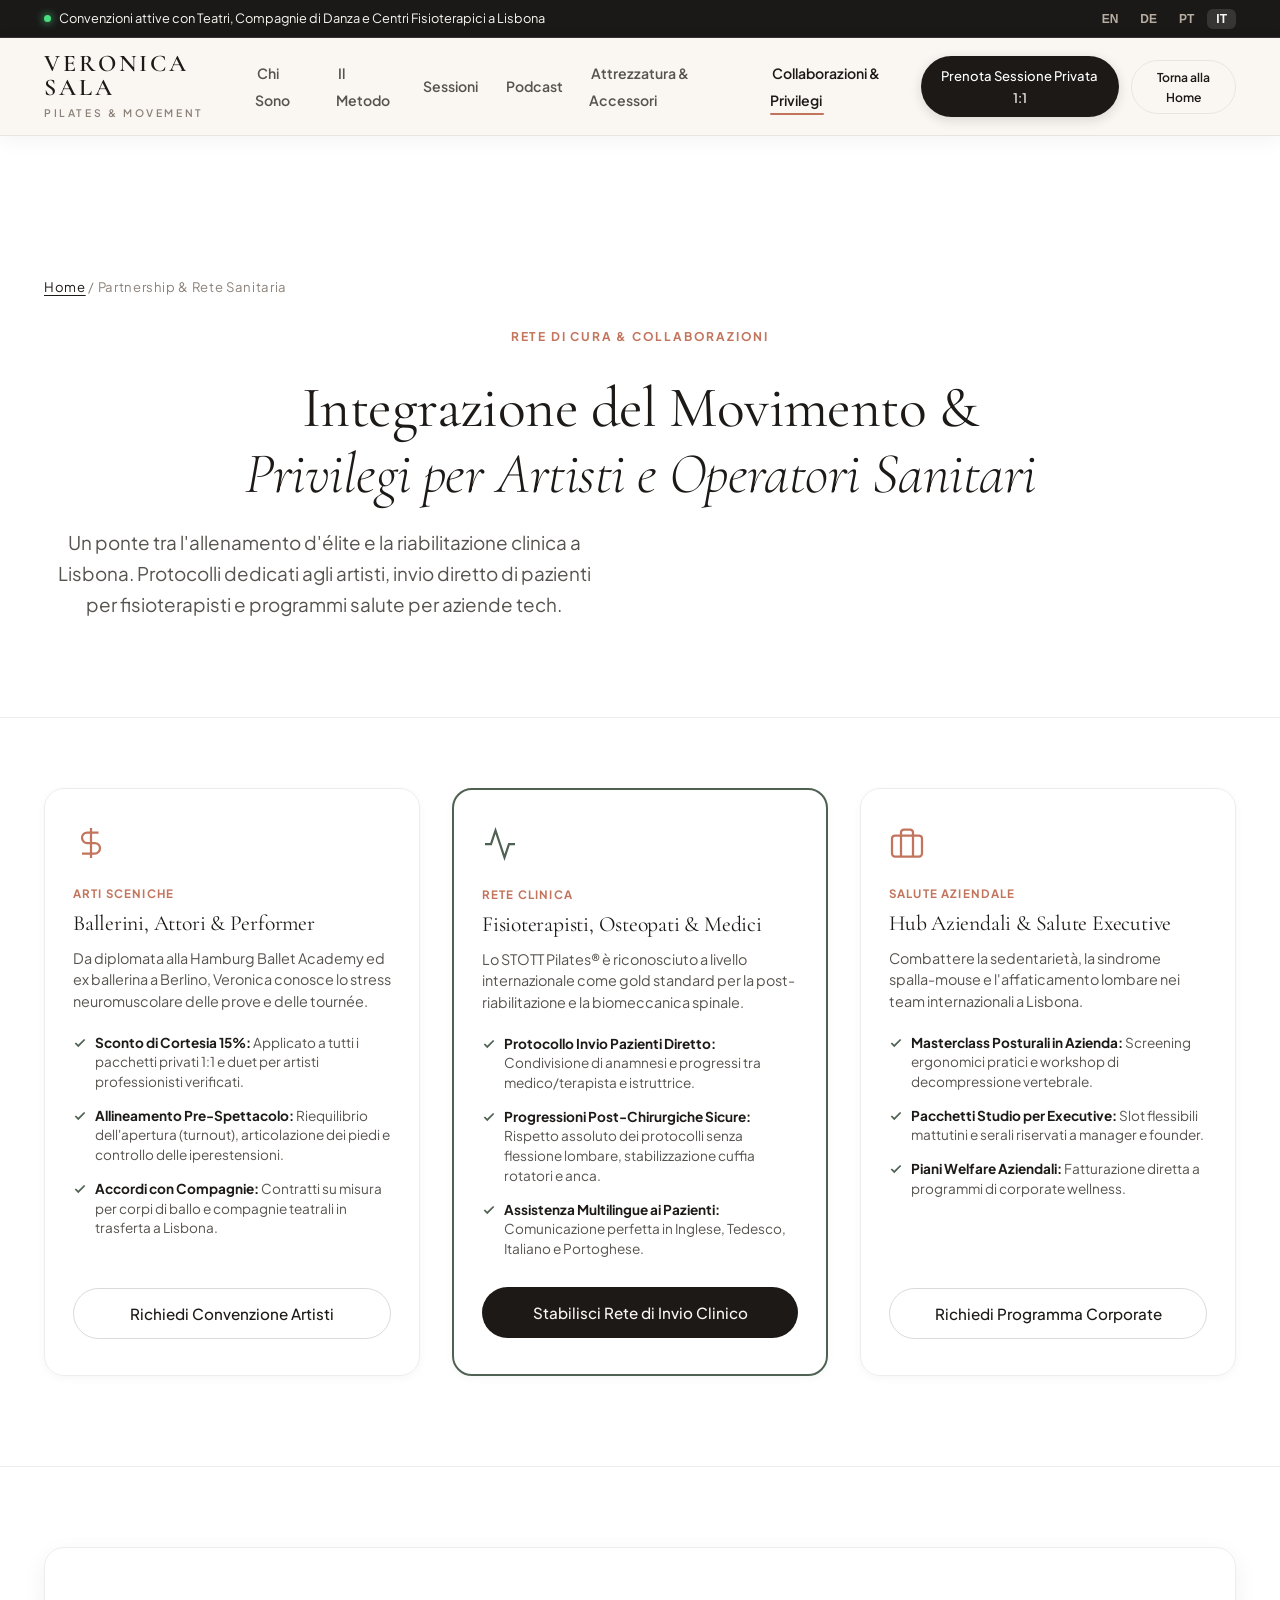
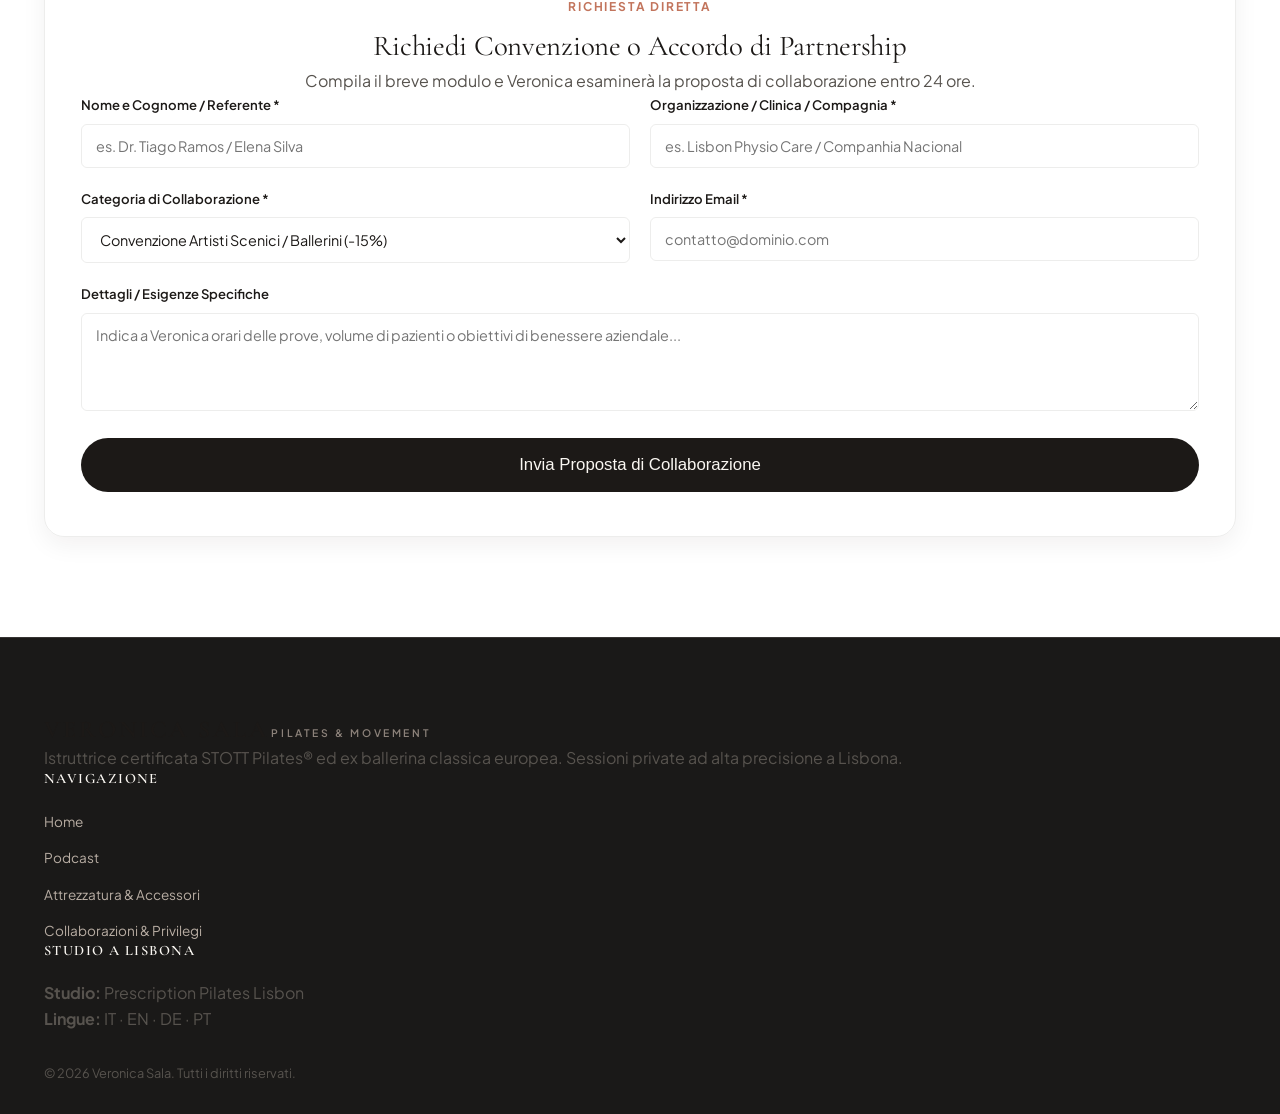
==== commit d4d33622: "Header di lusso fisso durante lo scroll sia su Desktop che su Mobile con logo, menu, selettore lingu" ====
--- a/collaborazioni.html
+++ b/collaborazioni.html
@@ -10,7 +10,7 @@
   <link rel="preconnect" href="https://fonts.gstatic.com" crossorigin>
   <link href="https://fonts.googleapis.com/css2?family=Cormorant+Garamond:ital,wght@0,300;0,400;0,600;1,400;1,600&family=Plus+Jakarta+Sans:wght@300;400;500;600;700&display=swap" rel="stylesheet">
   
-  <link rel="stylesheet" href="style.css?v=9.0">
+  <link rel="stylesheet" href="style.css?v=11.0">
 </head>
 <body class="subpage-body">
 
@@ -234,7 +234,7 @@
     </div>
   </footer>
 
-  <script src="app.js?v=9.0"></script>
+  <script src="app.js?v=11.0"></script>
   <script>
     document.addEventListener('DOMContentLoaded', () => {
       const form = document.getElementById('collabForm');
--- a/style.css
+++ b/style.css
@@ -1,7 +1,9 @@
 html, body {
-  overflow-x: hidden;
   width: 100%;
-  max-width: 100vw;
+  max-width: 100%;
+  margin: 0;
+  padding: 0;
+  box-sizing: border-box;
 }
 
 /* ==========================================================================
@@ -3720,3 +3722,411 @@
   border: 1px solid rgba(194, 116, 92, 0.2) !important;
   box-shadow: 0 4px 12px rgba(0, 0, 0, 0.08) !important;
 }
+
+/* ==========================================================================
+   ABOUT FEATURE BOX (CLEAN NON-OBSTRUCTIVE DESIGN v9.1)
+   ========================================================================== */
+.about-feature-box {
+  display: flex !important;
+  align-items: flex-start !important;
+  gap: 16px !important;
+  background-color: var(--bg-surface-soft) !important;
+  border: 1px solid var(--border-light) !important;
+  border-left: 3px solid var(--accent-sage-dark) !important;
+  border-radius: var(--radius-md) !important;
+  padding: 16px 20px !important;
+  margin: 20px 0 24px 0 !important;
+}
+
+.about-feature-box .feature-box-icon {
+  flex-shrink: 0 !important;
+  margin-top: 2px !important;
+}
+
+.about-feature-box h4 {
+  font-size: 1.05rem !important;
+  font-weight: 700 !important;
+  color: var(--text-primary) !important;
+  margin-bottom: 4px !important;
+}
+
+.about-feature-box p {
+  font-size: 0.88rem !important;
+  line-height: 1.45 !important;
+  color: var(--text-secondary) !important;
+}
+
+.about-card-float {
+  display: none !important; /* Rimosso vecchio box absolute sovrapposto */
+}
+
+/* ==========================================================================
+   GUARANTEED FIXED MOBILE HEADER (VERONICA SALA + WHATSAPP ALWAYS ANCHORED ON TOP v10.0)
+   ========================================================================== */
+@media (max-width: 768px) {
+  /* Spazio in alto per non coprire il contenuto con l'header fisso */
+  body {
+    padding-top: 56px !important;
+    padding-bottom: 74px !important; /* Spazio per la mobile bottom bar */
+  }
+
+  /* Header Inchiodato in cima allo schermo durante tutto lo scroll */
+  .site-header {
+    position: fixed !important;
+    top: 0 !important;
+    left: 0 !important;
+    right: 0 !important;
+    width: 100% !important;
+    height: 56px !important;
+    display: flex !important;
+    align-items: center !important;
+    z-index: 999999 !important;
+    background: rgba(253, 251, 247, 0.98) !important;
+    backdrop-filter: blur(20px) !important;
+    -webkit-backdrop-filter: blur(20px) !important;
+    border-bottom: 1px solid var(--border-medium) !important;
+    box-shadow: 0 4px 16px rgba(28, 25, 23, 0.08) !important;
+    padding: 0 14px !important;
+    box-sizing: border-box !important;
+  }
+
+  .site-header .container,
+  .site-header .header-inner {
+    display: flex !important;
+    justify-content: space-between !important;
+    align-items: center !important;
+    width: 100% !important;
+    max-width: 100% !important;
+    padding: 0 !important;
+    margin: 0 !important;
+  }
+
+  .brand-logo {
+    display: flex !important;
+    flex-direction: column !important;
+    text-decoration: none !important;
+  }
+
+  .logo-title {
+    font-family: var(--font-serif) !important;
+    font-size: 1.25rem !important;
+    font-weight: 700 !important;
+    letter-spacing: 0.1em !important;
+    color: var(--text-primary) !important;
+    line-height: 1.05 !important;
+  }
+
+  .logo-subtitle {
+    font-size: 0.58rem !important;
+    font-weight: 700 !important;
+    letter-spacing: 0.22em !important;
+    color: var(--accent-sage-dark) !important;
+    line-height: 1 !important;
+    margin-top: 2px !important;
+  }
+
+  .header-actions {
+    display: flex !important;
+    align-items: center !important;
+    gap: 8px !important;
+  }
+
+  .header-actions .btn-primary {
+    display: inline-flex !important;
+    align-items: center !important;
+    gap: 6px !important;
+    padding: 7px 14px !important;
+    font-size: 0.8rem !important;
+    font-weight: 700 !important;
+    background-color: var(--accent-terra) !important;
+    color: #FFFFFF !important;
+    border-radius: 99px !important;
+    box-shadow: 0 2px 8px rgba(194, 116, 92, 0.3) !important;
+    text-decoration: none !important;
+  }
+
+  .header-actions .btn-primary svg {
+    width: 15px !important;
+    height: 15px !important;
+    stroke: none !important;
+    fill: currentColor !important;
+  }
+
+  /* Announcement bar su mobile rimane all'inizio pagina o integrata */
+  .announcement-bar {
+    display: none !important; /* Su mobile l'header fisso è il punto focale primario pulito */
+  }
+
+  .hero-section {
+    padding-top: 20px !important;
+  }
+  .page-hero {
+    padding-top: 24px !important;
+  }
+}
+
+/* ==========================================================================
+   UNIFIED SESSION BUTTONS & CLICK FEEDBACK (v10.1)
+   ========================================================================== */
+.session-card .card-footer {
+  display: flex !important;
+  justify-content: space-between !important;
+  align-items: center !important;
+  gap: 14px !important;
+  padding-top: 20px !important;
+  border-top: 1px solid var(--border-light) !important;
+  margin-top: auto !important;
+}
+
+.session-card .btn-session-cta {
+  display: inline-flex !important;
+  align-items: center !important;
+  justify-content: center !important;
+  padding: 12px 20px !important;
+  font-family: var(--font-sans) !important;
+  font-size: 0.88rem !important;
+  font-weight: 600 !important;
+  letter-spacing: 0.02em !important;
+  border-radius: 99px !important;
+  background-color: var(--text-primary) !important;
+  color: #FAF7F2 !important;
+  border: 1px solid transparent !important;
+  box-shadow: 0 4px 14px rgba(28, 25, 23, 0.12) !important;
+  transition: all 0.2s cubic-bezier(0.16, 1, 0.3, 1) !important;
+  cursor: pointer !important;
+  white-space: nowrap !important;
+  text-decoration: none !important;
+  -webkit-tap-highlight-color: transparent !important;
+}
+
+.session-card .btn-session-cta:hover {
+  background-color: var(--accent-terra) !important;
+  color: #FFFFFF !important;
+  transform: translateY(-2px) scale(1.03) !important;
+  box-shadow: 0 6px 20px rgba(194, 116, 92, 0.35) !important;
+}
+
+/* Micro-interazione al click / tap: espansione visibile (feedback tattile) */
+.session-card .btn-session-cta:active,
+.session-card .btn-session-cta:focus {
+  transform: scale(1.08) !important;
+  background-color: var(--accent-terra) !important;
+  color: #FFFFFF !important;
+  box-shadow: 0 8px 24px rgba(194, 116, 92, 0.45) !important;
+  transition: transform 0.08s ease !important;
+}
+
+@media (max-width: 768px) {
+  .session-card .card-footer {
+    display: flex !important;
+    flex-direction: row !important;
+    justify-content: space-between !important;
+    align-items: center !important;
+    gap: 10px !important;
+    padding-top: 16px !important;
+  }
+  .session-card .btn-session-cta {
+    padding: 10px 16px !important;
+    font-size: 0.82rem !important;
+  }
+}
+
+/* ==========================================================================
+   LUXURY STICKY HEADER FOR DESKTOP & MOBILE (v11.0)
+   ========================================================================== */
+.site-header {
+  position: sticky !important;
+  position: -webkit-sticky !important;
+  top: 0 !important;
+  z-index: 99999 !important;
+  background-color: rgba(250, 247, 242, 0.97) !important;
+  backdrop-filter: blur(18px) !important;
+  -webkit-backdrop-filter: blur(18px) !important;
+  border-bottom: 1px solid var(--border-light) !important;
+  box-shadow: 0 4px 20px rgba(28, 25, 23, 0.05) !important;
+  padding: 14px 0 !important;
+  transition: all 0.25s ease !important;
+}
+
+.main-nav ul {
+  display: flex;
+  gap: 24px;
+  list-style: none;
+  align-items: center;
+}
+
+.main-nav a {
+  font-size: 0.88rem;
+  font-weight: 600;
+  color: var(--text-secondary);
+  text-decoration: none;
+  padding: 6px 2px;
+  position: relative;
+  transition: color 0.2s ease;
+}
+
+.main-nav a:hover,
+.main-nav a.active {
+  color: var(--text-primary);
+}
+
+.main-nav a:hover::after,
+.main-nav a.active::after {
+  content: '';
+  position: absolute;
+  bottom: 0;
+  left: 0;
+  right: 0;
+  height: 2px;
+  background-color: var(--accent-terra);
+  border-radius: 99px;
+}
+
+.header-actions {
+  display: flex;
+  align-items: center;
+  gap: 12px;
+}
+
+.header-actions .btn-outline {
+  font-size: 0.82rem;
+  padding: 8px 16px;
+  border-radius: 99px;
+}
+
+.header-actions .btn-primary {
+  font-size: 0.82rem;
+  padding: 8px 18px;
+  border-radius: 99px;
+  background-color: var(--text-primary);
+  color: #FFFFFF;
+  box-shadow: 0 3px 12px rgba(28, 25, 23, 0.15);
+}
+
+/* ---------------- MOBILE LUXURY HEADER ---------------- */
+@media (max-width: 768px) {
+  body {
+    padding-top: 0 !important;
+    padding-bottom: 74px !important;
+  }
+
+  .announcement-bar {
+    display: block !important;
+    background-color: var(--bg-dark) !important;
+    padding: 7px 14px !important;
+    border-bottom: 1px solid rgba(255, 255, 255, 0.08) !important;
+  }
+
+  .announcement-inner {
+    display: flex !important;
+    justify-content: space-between !important;
+    align-items: center !important;
+    gap: 8px !important;
+  }
+
+  .announcement-badge {
+    display: flex !important;
+    align-items: center !important;
+    gap: 6px !important;
+    font-size: 0.72rem !important;
+    font-weight: 600 !important;
+    color: #FFFFFF !important;
+    white-space: nowrap !important;
+    overflow: hidden !important;
+    text-overflow: ellipsis !important;
+  }
+
+  .lang-switcher {
+    display: flex !important;
+    gap: 3px !important;
+  }
+
+  .lang-btn {
+    padding: 2px 6px !important;
+    font-size: 0.68rem !important;
+    font-weight: 700 !important;
+    border-radius: 4px !important;
+    background: rgba(255, 255, 255, 0.1) !important;
+    color: var(--text-inverse-muted) !important;
+  }
+
+  .lang-btn.active {
+    background: #FFFFFF !important;
+    color: var(--bg-dark) !important;
+  }
+
+  .site-header {
+    position: sticky !important;
+    position: -webkit-sticky !important;
+    top: 0 !important;
+    z-index: 99999 !important;
+    padding: 10px 14px !important;
+    height: auto !important;
+    background: rgba(250, 247, 242, 0.98) !important;
+    backdrop-filter: blur(20px) !important;
+    -webkit-backdrop-filter: blur(20px) !important;
+    border-bottom: 1px solid var(--border-medium) !important;
+    box-shadow: 0 4px 16px rgba(28, 25, 23, 0.06) !important;
+  }
+
+  .header-inner {
+    display: flex !important;
+    justify-content: space-between !important;
+    align-items: center !important;
+    width: 100% !important;
+  }
+
+  .brand-logo {
+    display: flex !important;
+    flex-direction: column !important;
+  }
+
+  .logo-title {
+    font-family: var(--font-serif) !important;
+    font-size: 1.32rem !important;
+    font-weight: 700 !important;
+    letter-spacing: 0.09em !important;
+    color: var(--text-primary) !important;
+    line-height: 1.05 !important;
+  }
+
+  .logo-subtitle {
+    font-family: var(--font-sans) !important;
+    font-size: 0.6rem !important;
+    font-weight: 700 !important;
+    letter-spacing: 0.22em !important;
+    color: var(--accent-terra) !important;
+    line-height: 1 !important;
+    margin-top: 2px !important;
+  }
+
+  .header-actions {
+    display: flex !important;
+    align-items: center !important;
+    gap: 8px !important;
+  }
+
+  .header-actions .btn-primary {
+    display: inline-flex !important;
+    align-items: center !important;
+    gap: 6px !important;
+    padding: 7px 14px !important;
+    font-size: 0.8rem !important;
+    font-weight: 700 !important;
+    background-color: var(--text-primary) !important;
+    color: #FAF7F2 !important;
+    border-radius: 99px !important;
+    box-shadow: 0 3px 10px rgba(28, 25, 23, 0.15) !important;
+    text-decoration: none !important;
+  }
+
+  .header-actions .btn-primary svg {
+    width: 14px !important;
+    height: 14px !important;
+    fill: #25D366 !important; /* Icona WhatsApp verde brillante elegante */
+  }
+
+  .hero-section {
+    padding-top: 32px !important;
+  }
+}
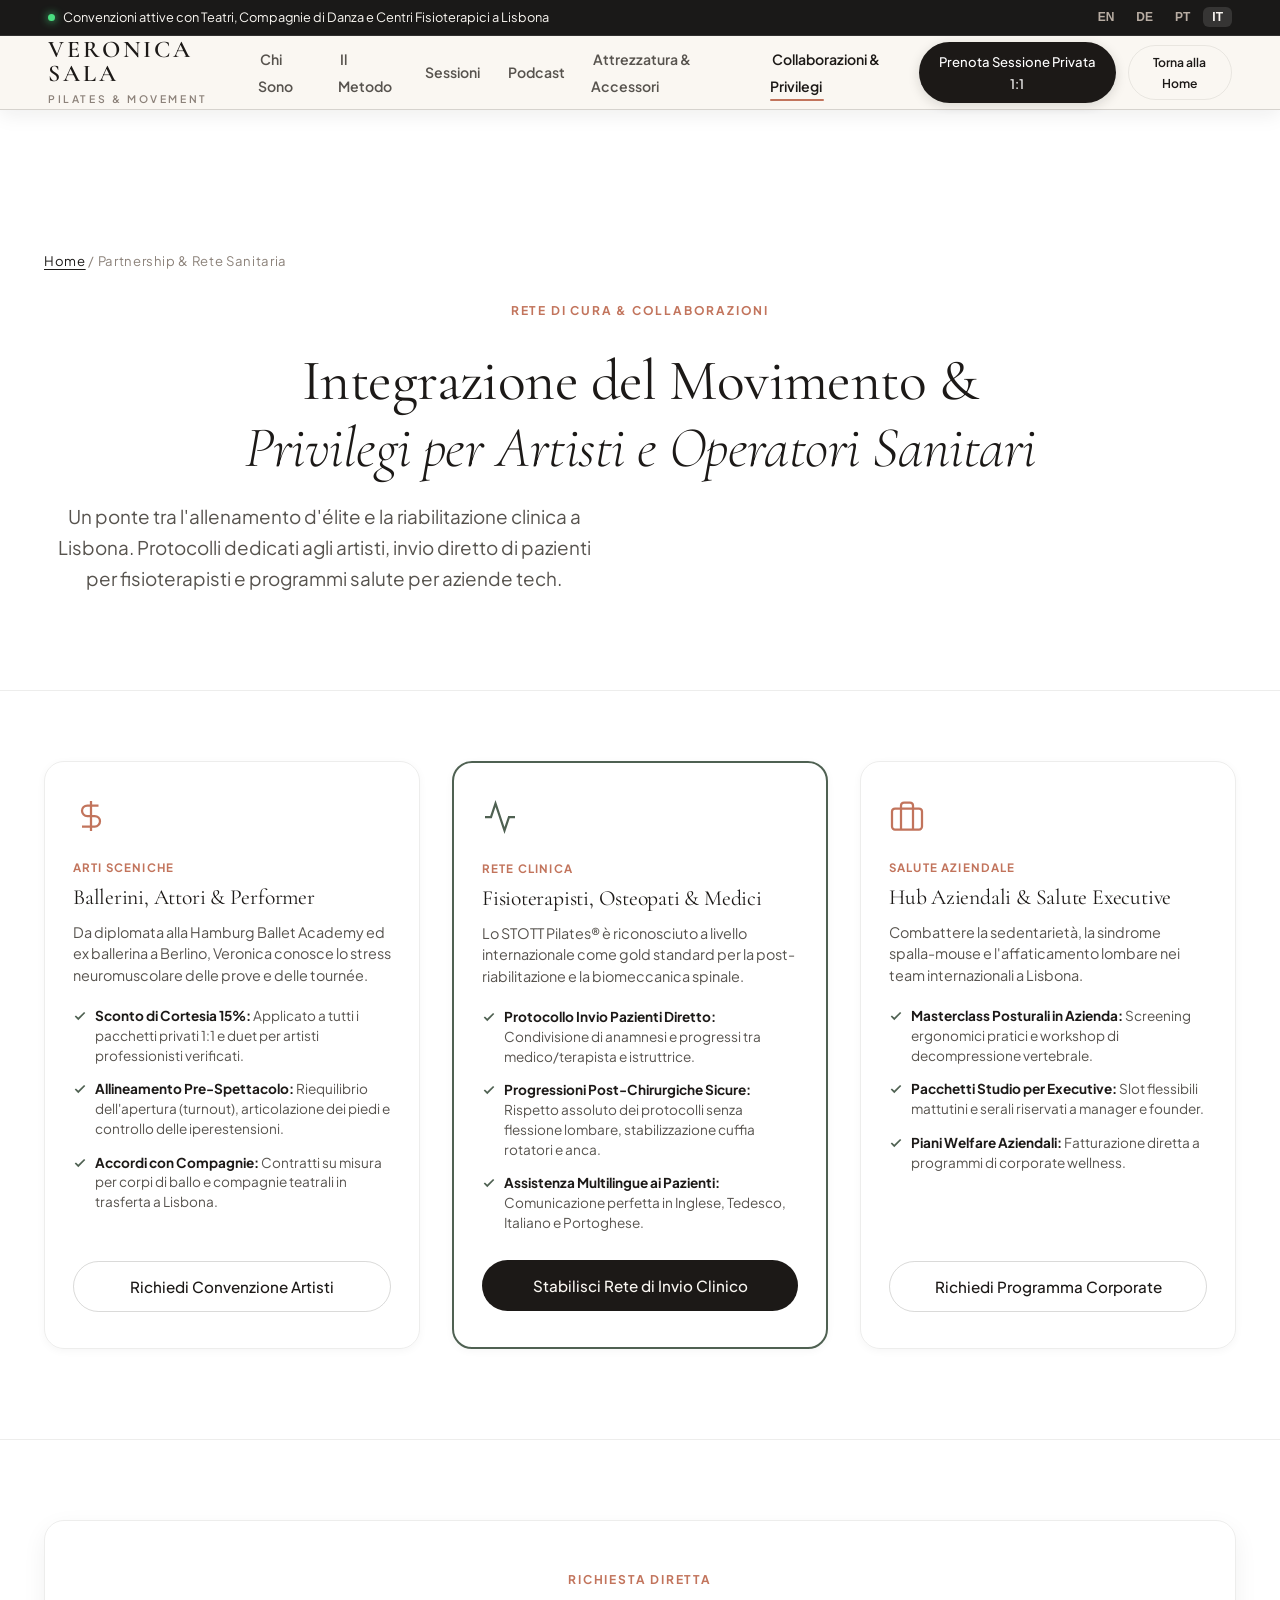
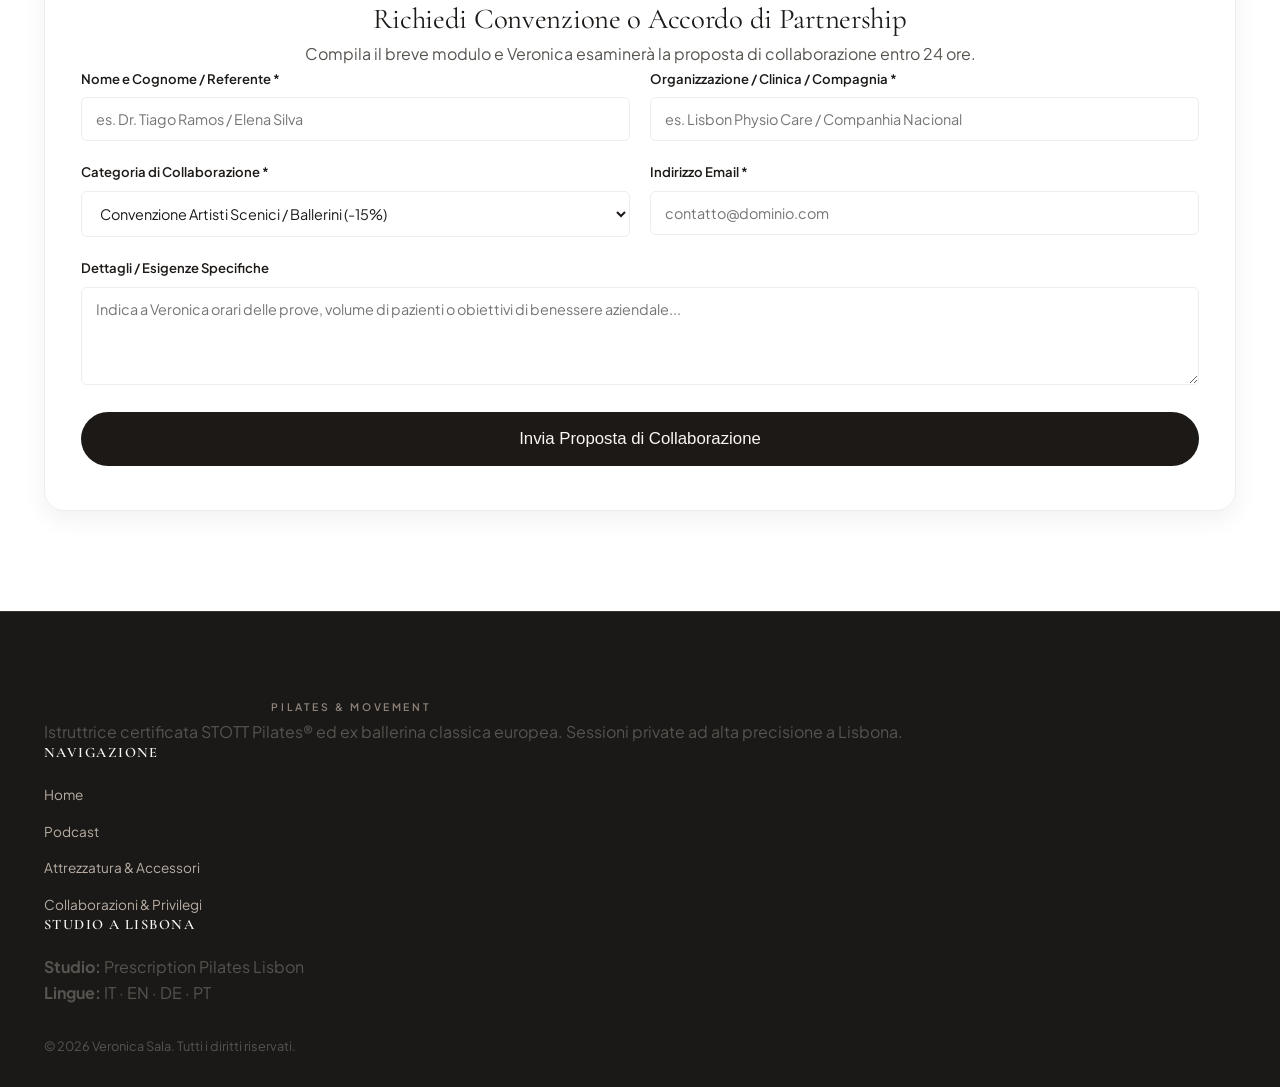
==== commit 704e07cc: "Implementato sistema Header Fisso Permanente con position fixed su Desktop e Mobile" ====
--- a/collaborazioni.html
+++ b/collaborazioni.html
@@ -10,7 +10,7 @@
   <link rel="preconnect" href="https://fonts.gstatic.com" crossorigin>
   <link href="https://fonts.googleapis.com/css2?family=Cormorant+Garamond:ital,wght@0,300;0,400;0,600;1,400;1,600&family=Plus+Jakarta+Sans:wght@300;400;500;600;700&display=swap" rel="stylesheet">
   
-  <link rel="stylesheet" href="style.css?v=11.0">
+  <link rel="stylesheet" href="style.css?v=12.0">
 </head>
 <body class="subpage-body">
 
@@ -234,7 +234,7 @@
     </div>
   </footer>
 
-  <script src="app.js?v=11.0"></script>
+  <script src="app.js?v=12.0"></script>
   <script>
     document.addEventListener('DOMContentLoaded', () => {
       const form = document.getElementById('collabForm');
--- a/style.css
+++ b/style.css
@@ -75,7 +75,7 @@
   line-height: 1.65;
   -webkit-font-smoothing: antialiased;
   -moz-osx-font-smoothing: grayscale;
-  overflow-x: hidden;
+  /* overflow-x rimossa per compatibilita fixed header */
 }
 
 /* Typography Utility */
@@ -4130,3 +4130,125 @@
     padding-top: 32px !important;
   }
 }
+
+/* ==========================================================================
+   PERMANENT FIXED HEADER SYSTEM (DESKTOP & MOBILE v12.0)
+   ========================================================================== */
+html, body {
+  width: 100% !important;
+  max-width: 100% !important;
+  margin: 0 !important;
+  padding: 0 !important;
+  box-sizing: border-box !important;
+}
+
+body {
+  padding-top: 110px !important; /* Spazio esatto per announcement (36px) + header (74px) */
+  font-family: var(--font-sans);
+  background-color: var(--bg-main);
+  color: var(--text-primary);
+  line-height: 1.65;
+}
+
+.subpage-body {
+  padding-top: 110px !important;
+}
+
+/* 1. Barra Annunci Superiore FISSA in cima allo schermo */
+.announcement-bar {
+  position: fixed !important;
+  top: 0 !important;
+  left: 0 !important;
+  right: 0 !important;
+  width: 100% !important;
+  height: 36px !important;
+  z-index: 999999 !important;
+  background-color: #1A1918 !important;
+  display: flex !important;
+  align-items: center !important;
+  border-bottom: 1px solid rgba(255, 255, 255, 0.1) !important;
+  padding: 0 24px !important;
+  box-sizing: border-box !important;
+}
+
+.announcement-inner {
+  display: flex !important;
+  justify-content: space-between !important;
+  align-items: center !important;
+  width: 100% !important;
+  max-width: 1240px !important;
+  margin: 0 auto !important;
+}
+
+/* 2. Header di Navigazione FISSO subito sotto la barra annunci */
+.site-header {
+  position: fixed !important;
+  top: 36px !important;
+  left: 0 !important;
+  right: 0 !important;
+  width: 100% !important;
+  height: 74px !important;
+  z-index: 999998 !important;
+  background: rgba(250, 247, 242, 0.98) !important;
+  backdrop-filter: blur(20px) !important;
+  -webkit-backdrop-filter: blur(20px) !important;
+  border-bottom: 1px solid var(--border-medium) !important;
+  box-shadow: 0 4px 20px rgba(28, 25, 23, 0.08) !important;
+  display: flex !important;
+  align-items: center !important;
+  padding: 0 24px !important;
+  box-sizing: border-box !important;
+}
+
+.site-header .container,
+.site-header .header-inner {
+  display: flex !important;
+  justify-content: space-between !important;
+  align-items: center !important;
+  width: 100% !important;
+  max-width: 1240px !important;
+  margin: 0 auto !important;
+}
+
+/* 3. RESPONSIVE MOBILE (SMARTPHONE) */
+@media (max-width: 768px) {
+  body, .subpage-body {
+    padding-top: 98px !important; /* Spazio per announcement (34px) + header (64px) */
+    padding-bottom: 74px !important; /* Spazio per mobile bottom bar */
+  }
+
+  .announcement-bar {
+    height: 34px !important;
+    padding: 0 12px !important;
+  }
+
+  .site-header {
+    top: 34px !important;
+    height: 64px !important;
+    padding: 0 14px !important;
+  }
+
+  .main-nav {
+    display: none !important;
+  }
+
+  .logo-title {
+    font-size: 1.35rem !important;
+    font-weight: 700 !important;
+  }
+
+  .logo-subtitle {
+    font-size: 0.62rem !important;
+    font-weight: 700 !important;
+  }
+
+  .header-actions .btn-outline {
+    display: none !important;
+  }
+
+  .header-actions .btn-primary {
+    display: inline-flex !important;
+    padding: 8px 14px !important;
+    font-size: 0.8rem !important;
+  }
+}
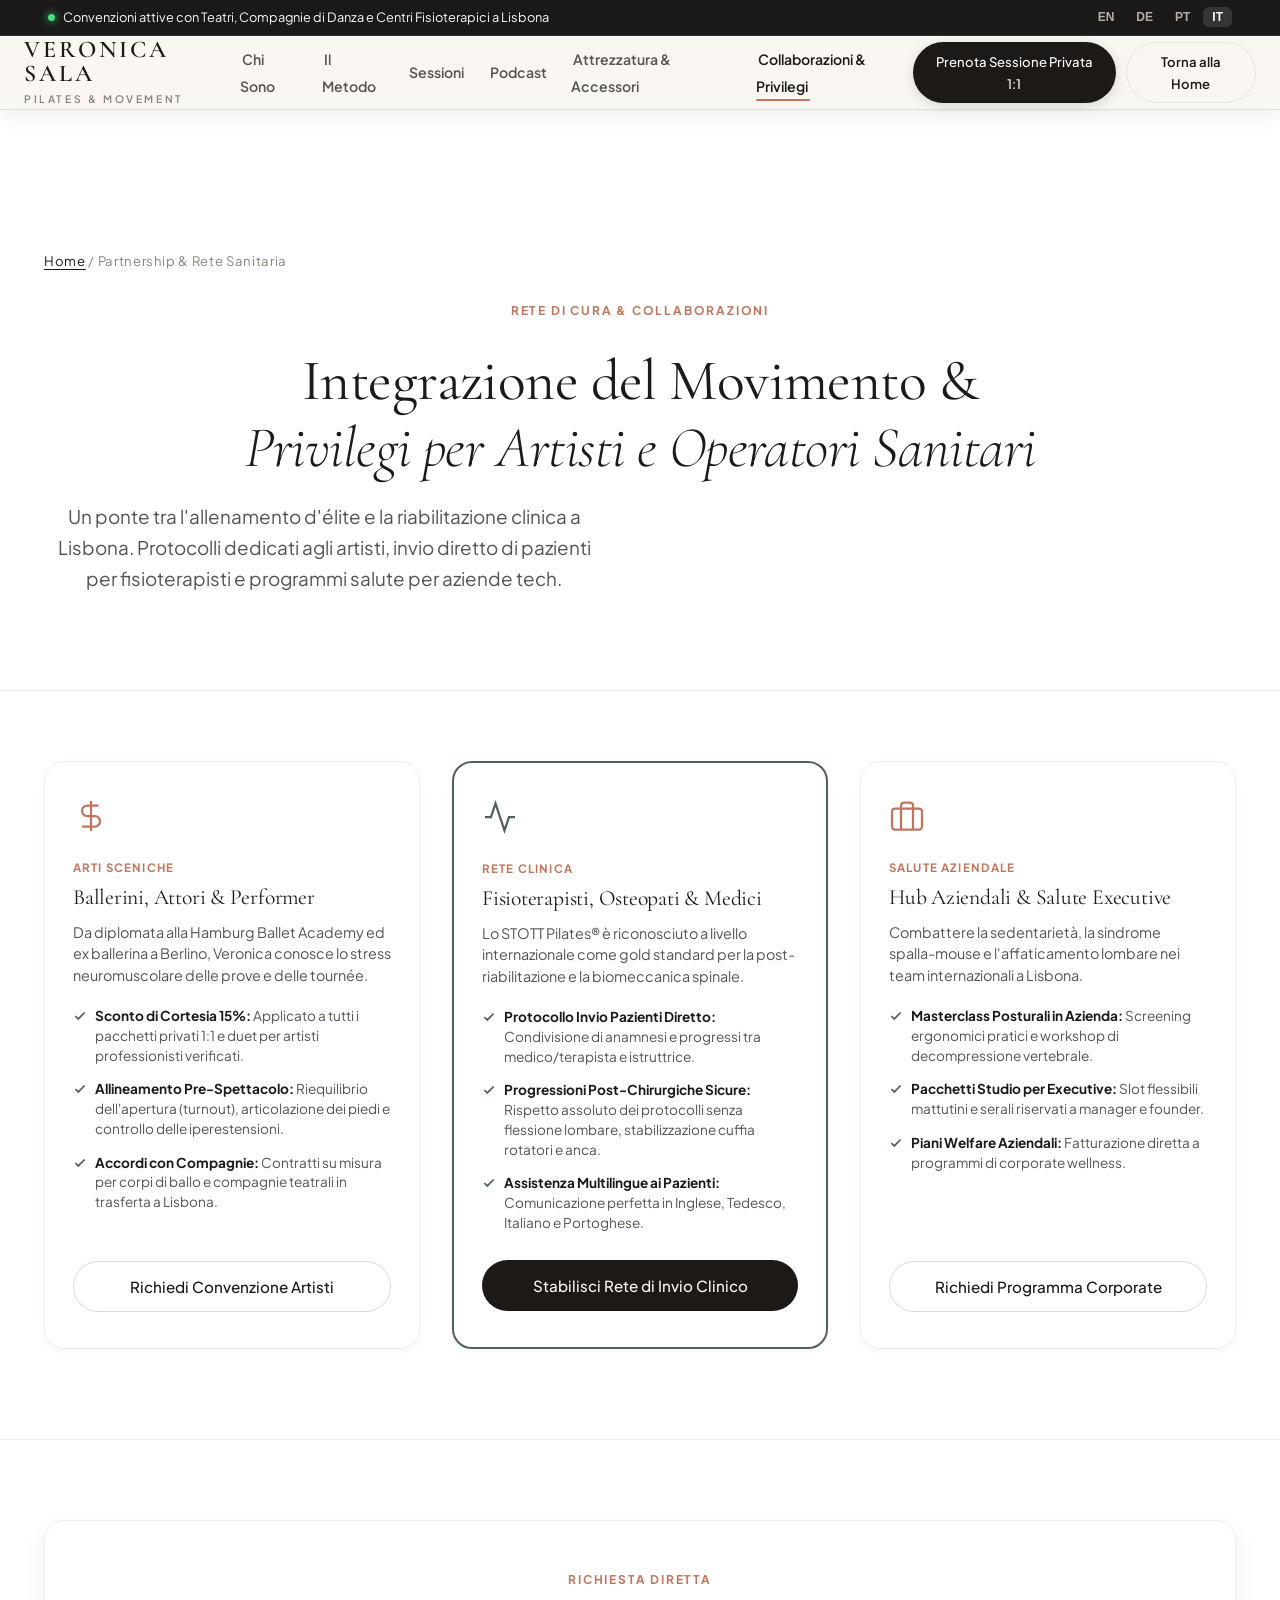
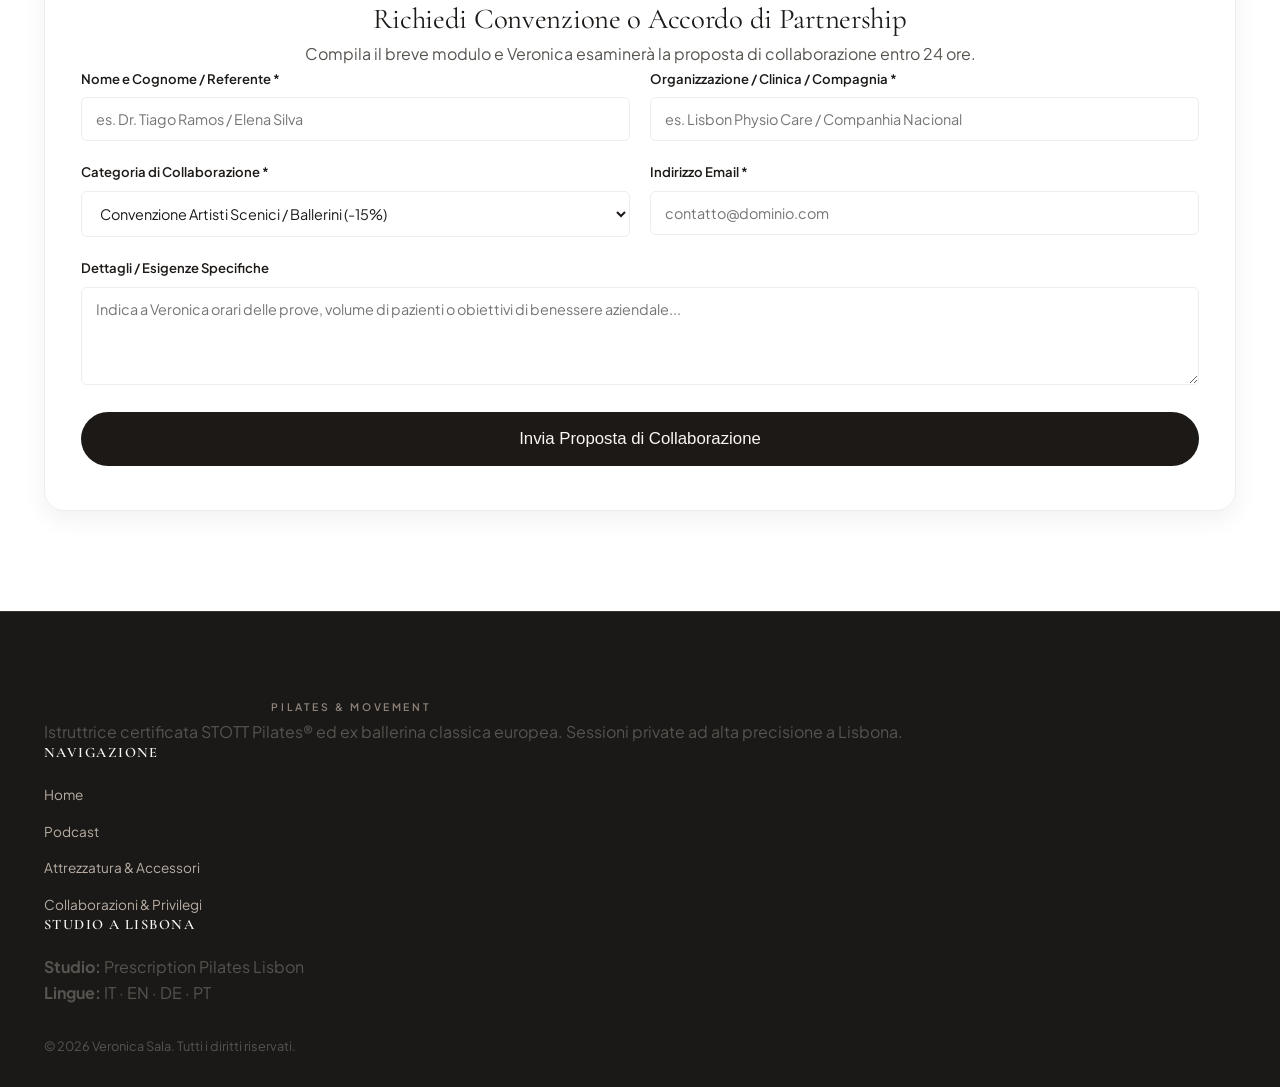
==== commit e9b37d44: "Wrapper fisso unificato fixed-top-nav-root con stili inline anti-cache nel head per garantire la tes" ====
--- a/collaborazioni.html
+++ b/collaborazioni.html
@@ -10,11 +10,92 @@
   <link rel="preconnect" href="https://fonts.gstatic.com" crossorigin>
   <link href="https://fonts.googleapis.com/css2?family=Cormorant+Garamond:ital,wght@0,300;0,400;0,600;1,400;1,600&family=Plus+Jakarta+Sans:wght@300;400;500;600;700&display=swap" rel="stylesheet">
   
-  <link rel="stylesheet" href="style.css?v=12.0">
+  <link rel="stylesheet" href="style.css?v=13.0">
+
+  <style id="fixedHeaderCoreStyles">
+    html, body {
+      margin: 0 !important;
+      padding: 0 !important;
+      width: 100% !important;
+      max-width: 100% !important;
+      box-sizing: border-box !important;
+    }
+    body, .subpage-body {
+      padding-top: 110px !important;
+    }
+    .fixed-top-nav-root {
+      position: fixed !important;
+      top: 0 !important;
+      left: 0 !important;
+      right: 0 !important;
+      width: 100% !important;
+      z-index: 9999999 !important;
+      box-shadow: 0 4px 20px rgba(28, 25, 23, 0.08) !important;
+    }
+    .announcement-bar {
+      width: 100% !important;
+      height: 36px !important;
+      background-color: #1A1918 !important;
+      display: flex !important;
+      align-items: center !important;
+      padding: 0 24px !important;
+      box-sizing: border-box !important;
+      border-bottom: 1px solid rgba(255, 255, 255, 0.1) !important;
+    }
+    .announcement-inner {
+      display: flex !important;
+      justify-content: space-between !important;
+      align-items: center !important;
+      width: 100% !important;
+      max-width: 1240px !important;
+      margin: 0 auto !important;
+    }
+    .site-header {
+      width: 100% !important;
+      height: 74px !important;
+      background: rgba(250, 247, 242, 0.98) !important;
+      backdrop-filter: blur(20px) !important;
+      -webkit-backdrop-filter: blur(20px) !important;
+      border-bottom: 1px solid rgba(28, 25, 23, 0.12) !important;
+      display: flex !important;
+      align-items: center !important;
+      padding: 0 24px !important;
+      box-sizing: border-box !important;
+    }
+    .site-header .container,
+    .site-header .header-inner {
+      display: flex !important;
+      justify-content: space-between !important;
+      align-items: center !important;
+      width: 100% !important;
+      max-width: 1240px !important;
+      margin: 0 auto !important;
+      padding: 0 !important;
+    }
+    @media (max-width: 768px) {
+      body, .subpage-body {
+        padding-top: 98px !important;
+        padding-bottom: 74px !important;
+      }
+      .announcement-bar {
+        height: 34px !important;
+        padding: 0 12px !important;
+      }
+      .site-header {
+        height: 64px !important;
+        padding: 0 14px !important;
+      }
+      .main-nav {
+        display: none !important;
+      }
+    }
+  </style>
+
 </head>
 <body class="subpage-body">
 
-  <!-- TOP BAR -->
+  <div class="fixed-top-nav-root">
+<!-- TOP BAR -->
   <aside class="announcement-bar">
     <div class="container announcement-inner">
       <div class="announcement-badge">
@@ -58,6 +139,7 @@
       </div>
     </div>
   </header>
+  </div>
 
   <main>
     <!-- COLLABORATION HERO -->
@@ -234,7 +316,7 @@
     </div>
   </footer>
 
-  <script src="app.js?v=12.0"></script>
+  <script src="app.js?v=13.0"></script>
   <script>
     document.addEventListener('DOMContentLoaded', () => {
       const form = document.getElementById('collabForm');
--- a/style.css
+++ b/style.css
@@ -4252,3 +4252,131 @@
     font-size: 0.8rem !important;
   }
 }
+
+/* ==========================================================================
+   UNIFIED LUXURY FIXED HEADER & MOBILE SYSTEM (v13.0)
+   ========================================================================== */
+.fixed-top-nav-root {
+  position: fixed !important;
+  top: 0 !important;
+  left: 0 !important;
+  right: 0 !important;
+  width: 100% !important;
+  z-index: 9999999 !important;
+  pointer-events: auto !important;
+}
+
+.announcement-bar {
+  background-color: #1A1918 !important;
+  color: var(--text-inverse-muted) !important;
+  font-size: 0.8rem !important;
+  height: 36px !important;
+  display: flex !important;
+  align-items: center !important;
+  border-bottom: 1px solid rgba(255, 255, 255, 0.1) !important;
+  padding: 0 24px !important;
+  box-sizing: border-box !important;
+}
+
+.site-header {
+  height: 74px !important;
+  background: rgba(250, 247, 242, 0.98) !important;
+  backdrop-filter: blur(20px) !important;
+  -webkit-backdrop-filter: blur(20px) !important;
+  border-bottom: 1px solid var(--border-medium) !important;
+  box-shadow: 0 4px 20px rgba(28, 25, 23, 0.08) !important;
+  display: flex !important;
+  align-items: center !important;
+  padding: 0 24px !important;
+  box-sizing: border-box !important;
+}
+
+.main-nav ul {
+  display: flex !important;
+  gap: 22px !important;
+  list-style: none !important;
+  align-items: center !important;
+}
+
+.main-nav a {
+  font-size: 0.88rem !important;
+  font-weight: 600 !important;
+  color: var(--text-secondary) !important;
+  text-decoration: none !important;
+  padding: 6px 2px !important;
+  position: relative !important;
+  transition: color 0.2s ease !important;
+}
+
+.main-nav a:hover,
+.main-nav a.active {
+  color: var(--text-primary) !important;
+}
+
+.main-nav a:hover::after,
+.main-nav a.active::after {
+  content: '' !important;
+  position: absolute !important;
+  bottom: 0 !important;
+  left: 0 !important;
+  right: 0 !important;
+  height: 2px !important;
+  background-color: var(--accent-terra) !important;
+  border-radius: 99px !important;
+}
+
+.header-actions {
+  display: flex !important;
+  align-items: center !important;
+  gap: 10px !important;
+}
+
+.header-actions .btn-outline {
+  font-size: 0.82rem !important;
+  padding: 8px 16px !important;
+  border-radius: 99px !important;
+}
+
+.header-actions .btn-primary {
+  display: inline-flex !important;
+  align-items: center !important;
+  gap: 6px !important;
+  font-size: 0.82rem !important;
+  padding: 8px 18px !important;
+  border-radius: 99px !important;
+  background-color: var(--text-primary) !important;
+  color: #FFFFFF !important;
+  box-shadow: 0 3px 12px rgba(28, 25, 23, 0.15) !important;
+  text-decoration: none !important;
+}
+
+.header-actions .btn-primary svg {
+  fill: #25D366 !important;
+}
+
+@media (max-width: 768px) {
+  body, .subpage-body {
+    padding-top: 98px !important;
+    padding-bottom: 74px !important;
+  }
+  .announcement-bar {
+    height: 34px !important;
+    padding: 0 12px !important;
+  }
+  .site-header {
+    height: 64px !important;
+    padding: 0 14px !important;
+  }
+  .main-nav {
+    display: none !important;
+  }
+  .logo-title {
+    font-size: 1.32rem !important;
+    font-weight: 700 !important;
+  }
+  .logo-subtitle {
+    font-size: 0.6rem !important;
+    font-weight: 700 !important;
+    color: var(--accent-terra) !important;
+  }
+}
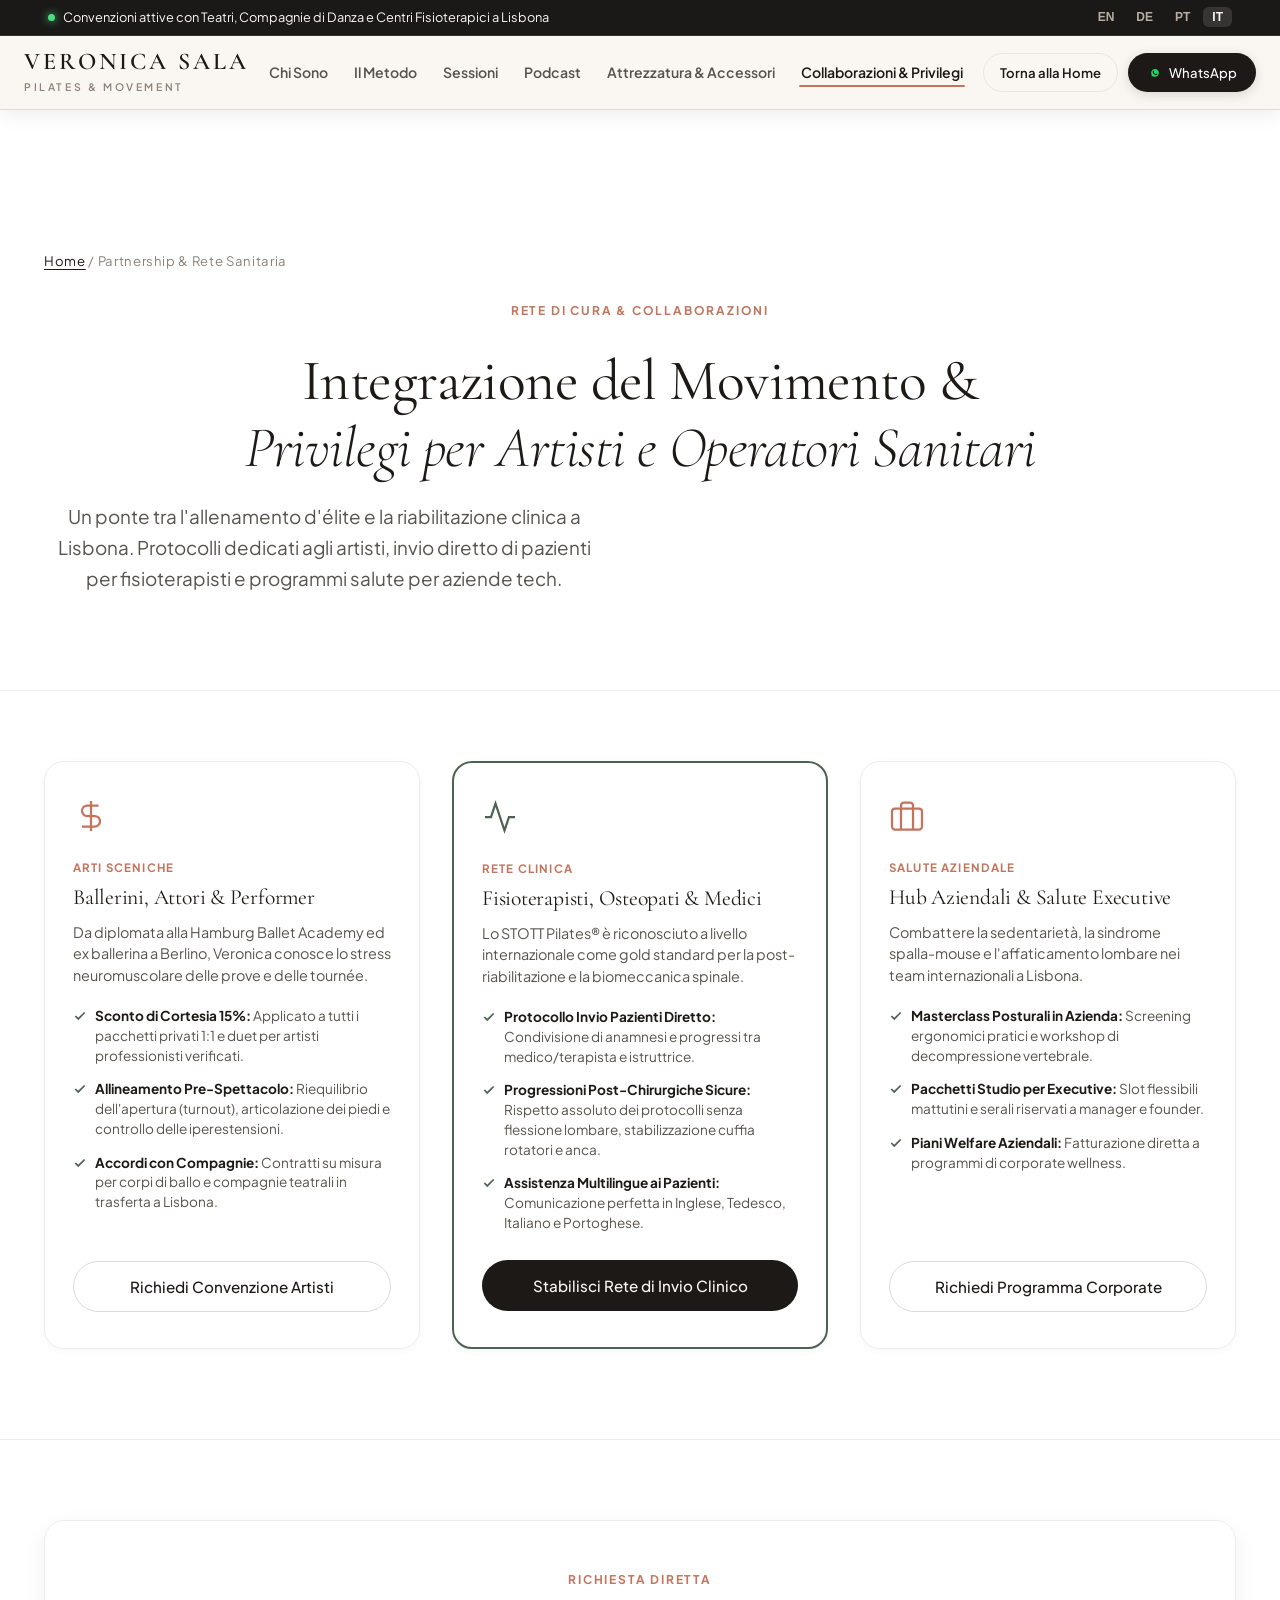
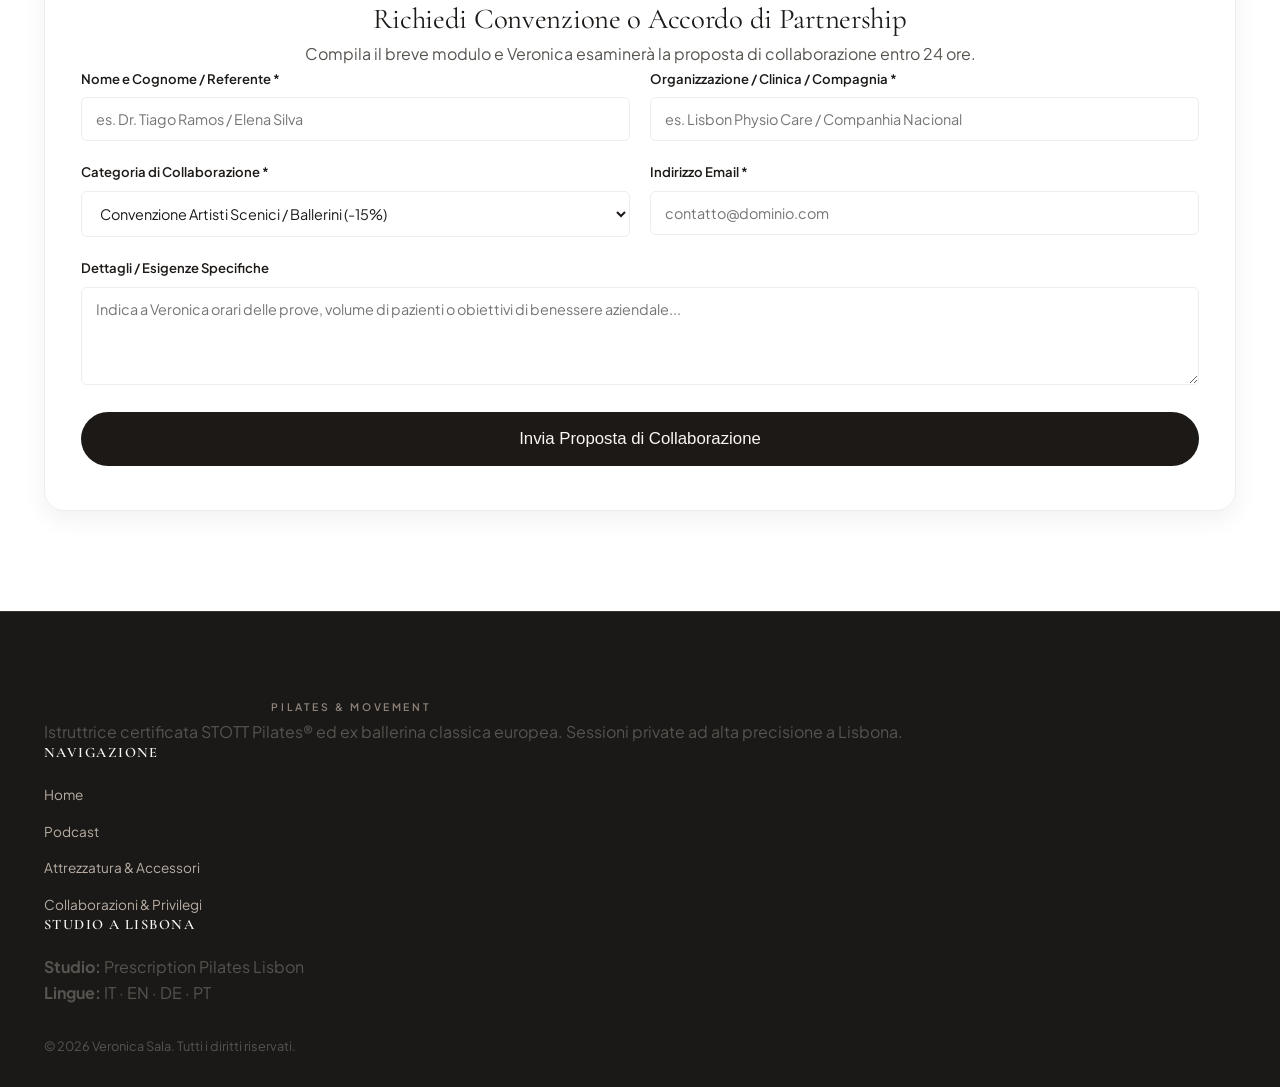
==== commit aee0cccb: "Sostituito bottone in alto da Prenota a WhatsApp in shop, podcast e collaborazioni e ottimizzata la " ====
--- a/collaborazioni.html
+++ b/collaborazioni.html
@@ -10,7 +10,7 @@
   <link rel="preconnect" href="https://fonts.gstatic.com" crossorigin>
   <link href="https://fonts.googleapis.com/css2?family=Cormorant+Garamond:ital,wght@0,300;0,400;0,600;1,400;1,600&family=Plus+Jakarta+Sans:wght@300;400;500;600;700&display=swap" rel="stylesheet">
   
-  <link rel="stylesheet" href="style.css?v=13.0">
+  <link rel="stylesheet" href="style.css?v=15.0">
 
   <style id="fixedHeaderCoreStyles">
     html, body {
@@ -100,7 +100,7 @@
     <div class="container announcement-inner">
       <div class="announcement-badge">
         <span class="pulse-dot"></span>
-        <span data-i18n="collab_announcement">Active Partnerships with Lisbon Theatres, Dance Companies & Medical Clinics</span>
+        <span data-i18n="collab_announcement">Convenzioni dedicate per Ballerini e Sanitari</span>
       </div>
       <div class="lang-switcher" aria-label="Language selector">
         <button class="lang-btn" data-lang="en">EN</button>
@@ -131,10 +131,13 @@
       </nav>
 
       <div class="header-actions">
-        <a href="index.html#booking-funnel" class="btn btn-sm btn-primary" data-i18n="hero_cta_primary">Book Session</a>
         <a href="index.html" class="btn btn-sm btn-outline back-home-nav-btn" data-i18n="btn_back_home">
           <svg width="14" height="14" viewBox="0 0 24 24" fill="none" stroke="currentColor" stroke-width="2" style="display:inline; vertical-align:middle; margin-right:4px;"><polyline points="15 18 9 12 15 6"/></svg>
-          <span data-i18n="back_to_home">Back to Home</span>
+          <span data-i18n="back_to_home">Torna alla Home</span>
+        </a>
+        <a href="https://wa.me/351912345678?text=Hello%20Veronica,%20I%20would%20like%20to%20inquire%20about%20a%20Pilates%20session%20in%20Lisbon." target="_blank" class="btn btn-sm btn-primary">
+          <svg width="16" height="16" viewBox="0 0 24 24" fill="currentColor"><path d="M12.031 6.172c-3.181 0-5.767 2.586-5.768 5.766-.001 1.298.38 2.27 1.019 3.287l-.582 2.128 2.182-.573c.978.58 1.911.928 3.145.929 3.178 0 5.767-2.587 5.768-5.766 0-3.18-2.587-5.771-5.764-5.771zm3.392 8.244c-.144.405-.837.774-1.17.824-.299.045-.677.063-1.092-.069-.252-.08-.575-.187-.988-.365-1.739-.751-2.874-2.502-2.961-2.617-.087-.116-.708-.94-.708-1.793s.448-1.273.607-1.446c.159-.173.346-.217.462-.217l.332.007c.106.005.249-.04.39.299.144.347.491 1.199.534 1.286.043.087.072.188.014.303-.058.116-.087.188-.173.289l-.26.303c-.087.087-.179.182-.077.357.101.174.449.741.964 1.201.662.591 1.221.774 1.394.861.173.086.275.072.376-.043.101-.116.433-.506.549-.679.116-.173.231-.144.39-.086.159.058 1.011.477 1.184.563.173.087.289.13.332.202.043.073.043.419-.101.824z"/></svg>
+          <span>WhatsApp</span>
         </a>
       </div>
     </div>
@@ -316,7 +319,7 @@
     </div>
   </footer>
 
-  <script src="app.js?v=13.0"></script>
+  <script src="app.js?v=15.0"></script>
   <script>
     document.addEventListener('DOMContentLoaded', () => {
       const form = document.getElementById('collabForm');
--- a/style.css
+++ b/style.css
@@ -4380,3 +4380,88 @@
     color: var(--accent-terra) !important;
   }
 }
+
+/* ==========================================================================
+   MOBILE ANNOUNCEMENT BAR & SUBPAGE HEADER ACTIONS PERFECT FIT (v15.0)
+   ========================================================================== */
+@media (max-width: 768px) {
+  .announcement-bar {
+    height: 34px !important;
+    padding: 0 8px !important;
+    display: flex !important;
+    align-items: center !important;
+    justify-content: space-between !important;
+    overflow: hidden !important;
+    box-sizing: border-box !important;
+  }
+
+  .announcement-inner {
+    display: flex !important;
+    flex-direction: row !important;
+    justify-content: space-between !important;
+    align-items: center !important;
+    width: 100% !important;
+    gap: 4px !important;
+    padding: 0 !important;
+  }
+
+  .announcement-badge {
+    display: inline-flex !important;
+    align-items: center !important;
+    gap: 5px !important;
+    font-size: 0.68rem !important;
+    font-weight: 600 !important;
+    color: #FAF7F2 !important;
+    white-space: nowrap !important;
+    overflow: hidden !important;
+    text-overflow: ellipsis !important;
+    flex: 1 1 auto !important;
+    min-width: 0 !important;
+  }
+
+  .pulse-dot {
+    width: 6px !important;
+    height: 6px !important;
+    flex-shrink: 0 !important;
+  }
+
+  .lang-switcher {
+    display: inline-flex !important;
+    flex-shrink: 0 !important;
+    gap: 2px !important;
+  }
+
+  .lang-btn {
+    padding: 2px 4px !important;
+    font-size: 0.64rem !important;
+    font-weight: 700 !important;
+    border-radius: 3px !important;
+    min-width: 22px !important;
+    text-align: center !important;
+  }
+
+  /* Subpage Header Actions Mobile Alignment */
+  .subpage-body .header-actions {
+    display: flex !important;
+    align-items: center !important;
+    gap: 6px !important;
+  }
+
+  .subpage-body .back-home-nav-btn {
+    display: inline-flex !important;
+    align-items: center !important;
+    padding: 6px 10px !important;
+    font-size: 0.74rem !important;
+    font-weight: 600 !important;
+    border-radius: 99px !important;
+  }
+
+  .subpage-body .header-actions .btn-primary {
+    display: inline-flex !important;
+    align-items: center !important;
+    padding: 6px 12px !important;
+    font-size: 0.76rem !important;
+    font-weight: 700 !important;
+    border-radius: 99px !important;
+  }
+}
